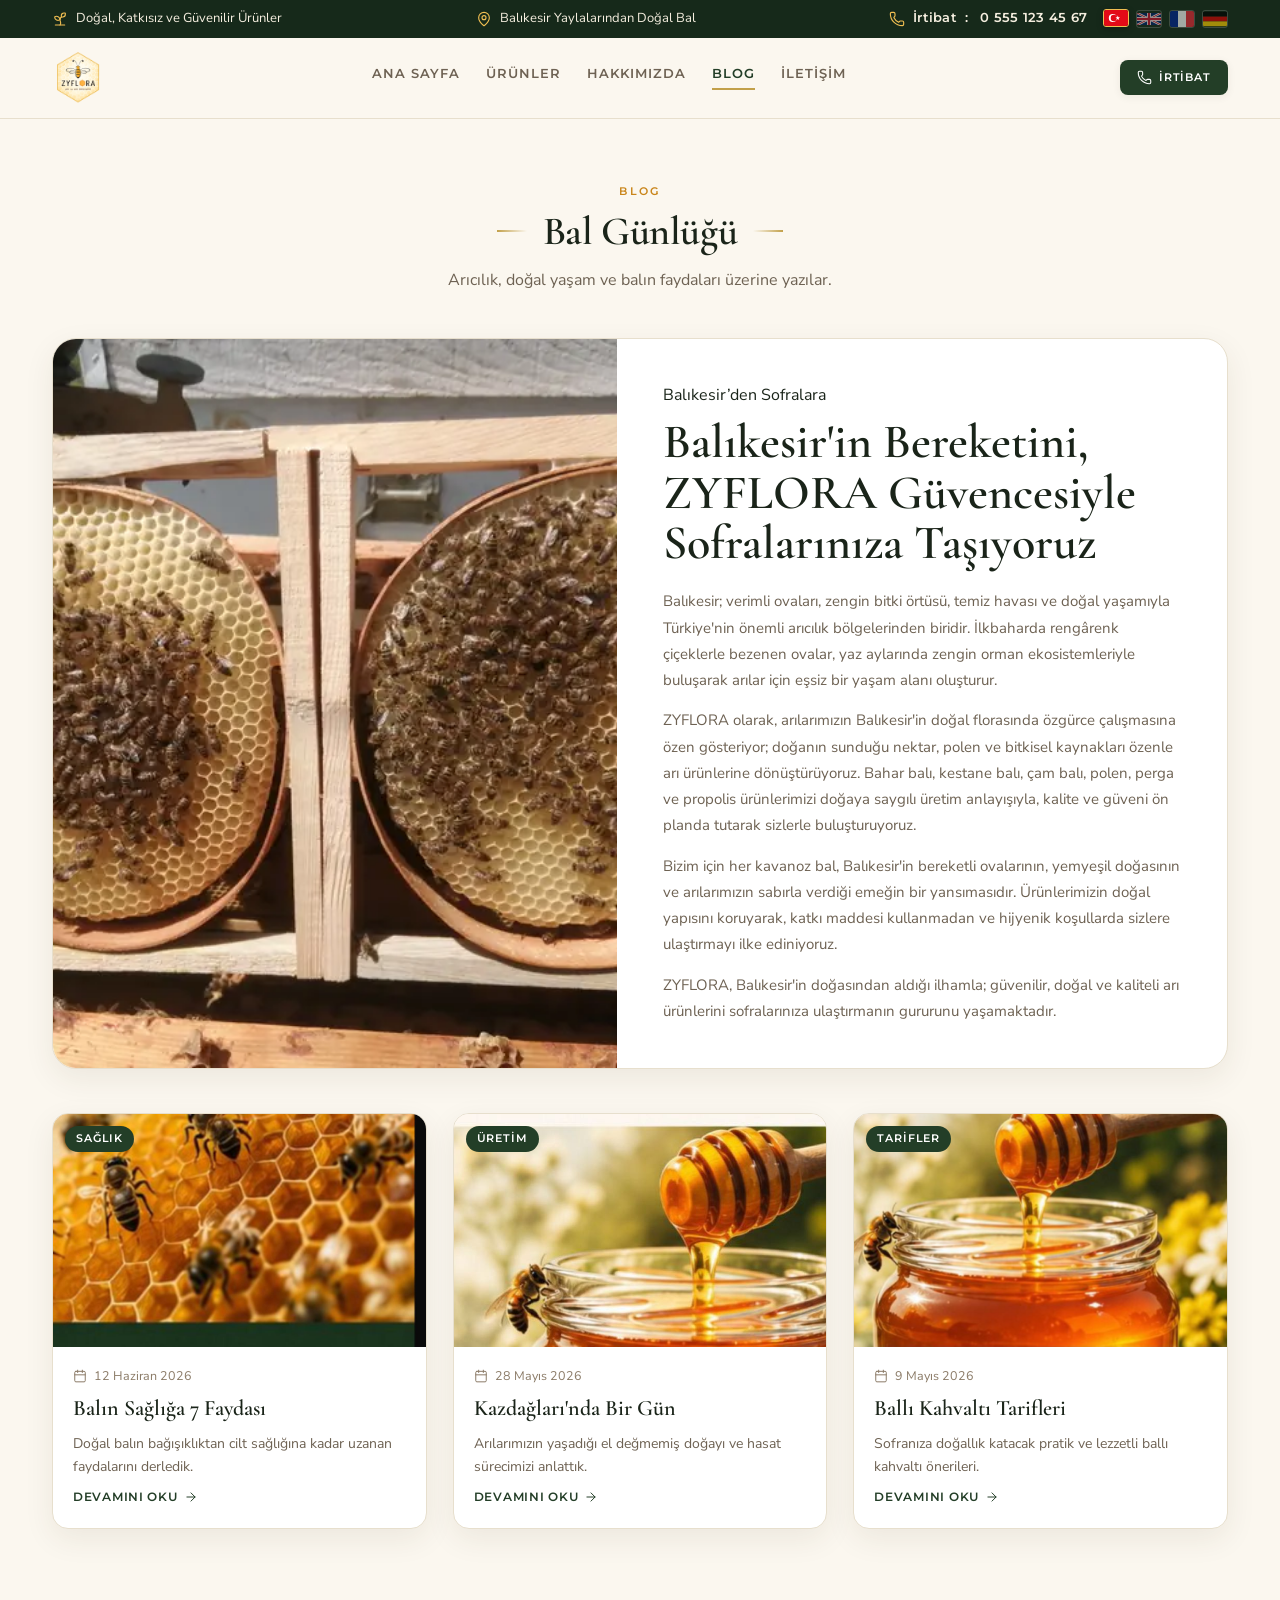
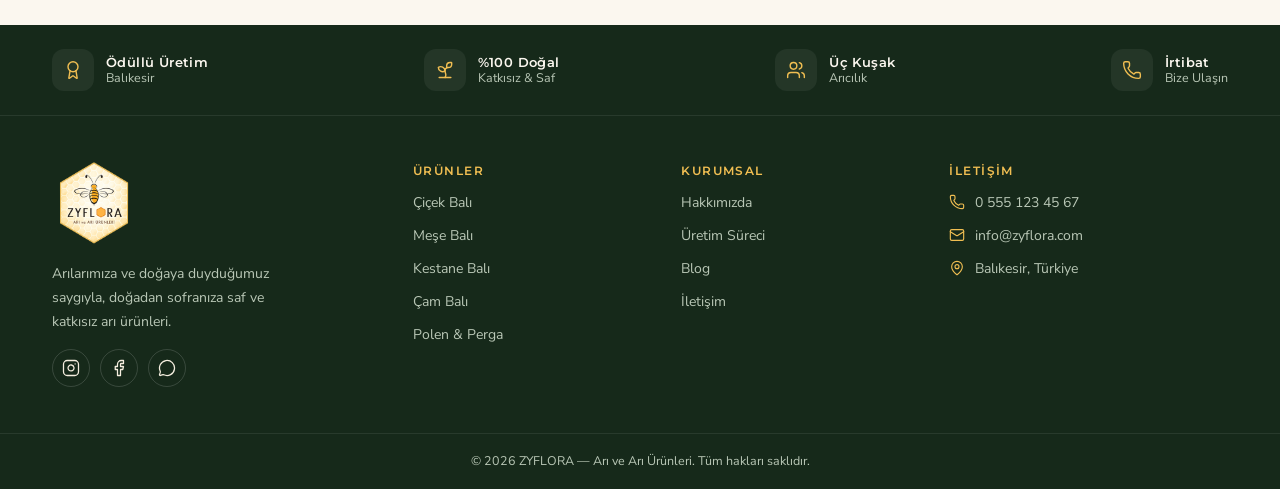
==== blog.html @ db89c565 "feat: add multilingual product details and blog story" ====
<!DOCTYPE html>
<html lang="tr">
<head>
  <meta charset="UTF-8" />
  <meta name="viewport" content="width=device-width, initial-scale=1.0" />
  <title>Blog — ZYFLORA</title>
  <meta name="description" content="ZYFLORA Bal Günlüğü — arıcılık, doğal yaşam ve balın faydaları üzerine yazılar." />
  <meta name="theme-color" content="#16291A" />
  <link rel="canonical" href="blog.html" />
  <link rel="icon" type="image/png" sizes="64x64" href="assets/logo/favicon.png" />
  <link rel="apple-touch-icon" href="assets/logo/apple-touch-icon.png" />

  <!-- Open Graph / sosyal paylaşım önizlemesi (WhatsApp, Facebook, X, vb.) -->
  <meta property="og:type" content="website" />
  <meta property="og:site_name" content="ZYFLORA" />
  <meta property="og:locale" content="tr_TR" />
  <meta property="og:title" content="Blog — ZYFLORA Bal Günlüğü" />
  <meta property="og:description" content="Arıcılık, doğal yaşam ve balın faydaları üzerine yazılar." />
  <meta property="og:image" content="assets/img/og-image.jpg" />
  <meta property="og:image:width" content="1200" />
  <meta property="og:image:height" content="630" />
  <meta name="twitter:card" content="summary_large_image" />
  <meta name="twitter:title" content="Blog — ZYFLORA Bal Günlüğü" />
  <meta name="twitter:description" content="Arıcılık, doğal yaşam ve balın faydaları üzerine yazılar." />
  <meta name="twitter:image" content="assets/img/og-image.jpg" />
  <link rel="preconnect" href="https://fonts.googleapis.com" />
  <link rel="preconnect" href="https://fonts.gstatic.com" crossorigin />
  <link href="https://fonts.googleapis.com/css2?family=Cormorant+Garamond:ital,wght@0,400;0,500;0,600;0,700;1,400;1,600&family=Montserrat:wght@500;600;700&family=Nunito+Sans:wght@400;600;700&display=swap" rel="stylesheet" />
  <link rel="stylesheet" href="assets/css/styles.css?v=20260724-2" />
</head>
<body>

  <!-- ===== Inline icon sprite (Lucide, ISC) ===== -->
  <svg aria-hidden="true" focusable="false" style="position:absolute;width:0;height:0;overflow:hidden" xmlns="http://www.w3.org/2000/svg">
    <symbol id="i-arrow-right" viewBox="0 0 24 24"><path d="M5 12h14"/><path d="m12 5 7 7-7 7"/></symbol>
    <symbol id="i-arrow-left" viewBox="0 0 24 24"><path d="m12 19-7-7 7-7"/><path d="M19 12H5"/></symbol>
    <symbol id="i-phone" viewBox="0 0 24 24"><path d="M13.832 16.568a1 1 0 0 0 1.213-.303l.355-.465A2 2 0 0 1 17 15h3a2 2 0 0 1 2 2v3a2 2 0 0 1-2 2A18 18 0 0 1 2 4a2 2 0 0 1 2-2h3a2 2 0 0 1 2 2v3a2 2 0 0 1-.8 1.6l-.468.351a1 1 0 0 0-.292 1.233 14 14 0 0 0 6.392 6.384"/></symbol>
    <symbol id="i-sprout" viewBox="0 0 24 24"><path d="M14 9.536V7a4 4 0 0 1 4-4h1.5a.5.5 0 0 1 .5.5V5a4 4 0 0 1-4 4 4 4 0 0 0-4 4c0 2 1 3 1 5a5 5 0 0 1-1 3"/><path d="M4 9a5 5 0 0 1 8 4 5 5 0 0 1-8-4"/><path d="M5 21h14"/></symbol>
    <symbol id="i-shield-check" viewBox="0 0 24 24"><path d="M20 13c0 5-3.5 7.5-7.66 8.95a1 1 0 0 1-.67-.01C7.5 20.5 4 18 4 13V6a1 1 0 0 1 1-1c2 0 4.5-1.2 6.24-2.72a1.17 1.17 0 0 1 1.52 0C14.51 3.81 17 5 19 5a1 1 0 0 1 1 1z"/><path d="m9 12 2 2 4-4"/></symbol>
    <symbol id="i-award" viewBox="0 0 24 24"><path d="m15.477 12.89 1.515 8.526a.5.5 0 0 1-.81.47l-3.58-2.687a1 1 0 0 0-1.197 0l-3.586 2.686a.5.5 0 0 1-.81-.469l1.514-8.526"/><circle cx="12" cy="8" r="6"/></symbol>
    <symbol id="i-flask-conical" viewBox="0 0 24 24"><path d="M14 2v6a2 2 0 0 0 .245.96l5.51 10.08A2 2 0 0 1 18 22H6a2 2 0 0 1-1.755-2.96l5.51-10.08A2 2 0 0 0 10 8V2"/><path d="M6.453 15h11.094"/><path d="M8.5 2h7"/></symbol>
    <symbol id="i-leaf" viewBox="0 0 24 24"><path d="M11 20A7 7 0 0 1 9.8 6.1C15.5 5 17 4.48 19 2c1 2 2 4.18 2 8 0 5.5-4.78 10-10 10Z"/><path d="M2 21c0-3 1.85-5.36 5.08-6C9.5 14.52 12 13 13 12"/></symbol>
    <symbol id="i-map-pin" viewBox="0 0 24 24"><path d="M20 10c0 4.993-5.539 10.193-7.399 11.799a1 1 0 0 1-1.202 0C9.539 20.193 4 14.993 4 10a8 8 0 0 1 16 0"/><circle cx="12" cy="10" r="3"/></symbol>
    <symbol id="i-chevron-down" viewBox="0 0 24 24"><path d="m6 9 6 6 6-6"/></symbol>
    <symbol id="i-x" viewBox="0 0 24 24"><path d="M18 6 6 18"/><path d="m6 6 12 12"/></symbol>
    <symbol id="i-message-circle" viewBox="0 0 24 24"><path d="M2.992 16.342a2 2 0 0 1 .094 1.167l-1.065 3.29a1 1 0 0 0 1.236 1.168l3.413-.998a2 2 0 0 1 1.099.092 10 10 0 1 0-4.777-4.719"/></symbol>
    <symbol id="i-instagram" viewBox="0 0 24 24"><rect width="20" height="20" x="2" y="2" rx="5" ry="5"/><path d="M16 11.37A4 4 0 1 1 12.63 8 4 4 0 0 1 16 11.37z"/><line x1="17.5" x2="17.51" y1="6.5" y2="6.5"/></symbol>
    <symbol id="i-facebook" viewBox="0 0 24 24"><path d="M18 2h-3a5 5 0 0 0-5 5v3H7v4h3v8h4v-8h3l1-4h-4V7a1 1 0 0 1 1-1h3z"/></symbol>
    <symbol id="i-mail" viewBox="0 0 24 24"><path d="m22 7-8.991 5.727a2 2 0 0 1-2.009 0L2 7"/><rect x="2" y="4" width="20" height="16" rx="2"/></symbol>
    <symbol id="i-users" viewBox="0 0 24 24"><path d="M16 21v-2a4 4 0 0 0-4-4H6a4 4 0 0 0-4 4v2"/><path d="M16 3.128a4 4 0 0 1 0 7.744"/><path d="M22 21v-2a4 4 0 0 0-3-3.87"/><circle cx="9" cy="7" r="4"/></symbol>
    <symbol id="i-calendar" viewBox="0 0 24 24"><path d="M8 2v4"/><path d="M16 2v4"/><rect width="18" height="18" x="3" y="4" rx="2"/><path d="M3 10h18"/></symbol>
  </svg>

  <!-- ===== Top utility bar ===== -->
  <div class="zy-topbar">
    <div class="zy-top">
      <div class="zy-top-item zy-top-hide">
        <svg class="icon"><use href="#i-sprout"/></svg>
        <span data-i18n="top_promo1">Doğal, Katkısız ve Güvenilir Ürünler</span>
      </div>
      <div class="zy-top-item zy-top-hide">
        <svg class="icon"><use href="#i-map-pin"/></svg>
        <span data-i18n="top_promo2">Balıkesir Yaylalarından Doğal Bal</span>
      </div>
      <div class="zy-top-right">
        <a class="zy-top-tel" data-tel href="tel:+905551234567">
          <svg class="icon"><use href="#i-phone"/></svg>
          <span data-i18n="top_whatsapp">İrtibat</span>:&nbsp;<span data-phone-display>0 555 123 45 67</span>
        </a>
        <div class="zy-lang"></div>
      </div>
    </div>
  </div>

  <!-- ===== Header ===== -->
  <header class="zy-header">
    <div class="zy-header-inner">
      <a class="zy-logo-link" href="index.html" aria-label="ZYFLORA">
        <img src="assets/logo/zyflora-badge-256.png" width="256" height="256" decoding="async" alt="ZYFLORA — Arı ve Arı Ürünleri" />
      </a>
      <nav class="zy-nav" aria-label="Ana menü">
        <a href="index.html" data-i18n="nav_home">Ana Sayfa</a>
        <a href="index.html#urunler" data-i18n="nav_products">Ürünler</a>
        <a href="hakkimizda.html" data-i18n="nav_about">Hakkımızda</a>
        <a href="blog.html" class="is-active" data-i18n="nav_blog">Blog</a>
        <a href="index.html#iletisim" data-i18n="nav_contact">İletişim</a>
      </nav>
      <div class="zy-header-actions">
        <a class="btn btn--primary btn--sm" href="index.html#iletisim">
          <svg class="icon"><use href="#i-phone"/></svg>
          <span data-i18n="btn_order">İrtibat</span>
        </a>
        <button class="zy-burger" type="button" aria-label="Menü" aria-expanded="false">
          <svg class="icon"><use href="#i-chevron-down"/></svg>
        </button>
      </div>
    </div>
  </header>

  <main>
    <!-- ===== Blog ===== -->
    <section class="zy-section" style="padding-top:64px">
      <div class="zy-heading">
        <span class="eyebrow" data-i18n="bl_eyebrow">Blog</span>
        <div class="zy-heading-row">
          <span class="zy-sprig zy-sprig--flip" aria-hidden="true"></span>
          <h2 data-i18n="bl_title">Bal Günlüğü</h2>
          <span class="zy-sprig" aria-hidden="true"></span>
        </div>
        <p class="sub" data-i18n="bl_sub">Arıcılık, doğal yaşam ve balın faydaları üzerine yazılar.</p>
      </div>

      <article class="zy-blog-feature">
        <div class="zy-blog-feature-media">
          <picture>
            <source
              type="image/webp"
              srcset="assets/img/blog-balikesir-aricilik-720.webp 720w, assets/img/blog-balikesir-aricilik-1200.webp 1200w"
              sizes="(max-width: 1080px) 100vw, 48vw"
            />
            <img
              src="assets/img/blog-balikesir-aricilik-1200.jpg"
              width="1200"
              height="900"
              loading="lazy"
              decoding="async"
              data-i18n-alt="blog_feature_image_alt"
              alt="Bal peteği üzerinde çalışan arılar"
            />
          </picture>
        </div>
        <div class="zy-blog-feature-body">
          <span class="eyebrow" data-i18n="blog_feature_eyebrow">Balıkesir’den Sofralara</span>
          <h2 data-i18n="blog_feature_title">Balıkesir'in Bereketini, ZYFLORA Güvencesiyle Sofralarınıza Taşıyoruz</h2>
          <p data-i18n="blog_feature_p1">Balıkesir; verimli ovaları, zengin bitki örtüsü, temiz havası ve doğal yaşamıyla Türkiye'nin önemli arıcılık bölgelerinden biridir. İlkbaharda rengârenk çiçeklerle bezenen ovalar, yaz aylarında zengin orman ekosistemleriyle buluşarak arılar için eşsiz bir yaşam alanı oluşturur.</p>
          <p data-i18n="blog_feature_p2">ZYFLORA olarak, arılarımızın Balıkesir'in doğal florasında özgürce çalışmasına özen gösteriyor; doğanın sunduğu nektar, polen ve bitkisel kaynakları özenle arı ürünlerine dönüştürüyoruz. Bahar balı, kestane balı, çam balı, polen, perga ve propolis ürünlerimizi doğaya saygılı üretim anlayışıyla, kalite ve güveni ön planda tutarak sizlerle buluşturuyoruz.</p>
          <p data-i18n="blog_feature_p3">Bizim için her kavanoz bal, Balıkesir'in bereketli ovalarının, yemyeşil doğasının ve arılarımızın sabırla verdiği emeğin bir yansımasıdır. Ürünlerimizin doğal yapısını koruyarak, katkı maddesi kullanmadan ve hijyenik koşullarda sizlere ulaştırmayı ilke ediniyoruz.</p>
          <p data-i18n="blog_feature_p4">ZYFLORA, Balıkesir'in doğasından aldığı ilhamla; güvenilir, doğal ve kaliteli arı ürünlerini sofralarınıza ulaştırmanın gururunu yaşamaktadır.</p>
        </div>
      </article>

      <div class="zy-blog-grid">
        <!-- post 1 -->
        <a class="zy-blog-card" href="#">
          <div class="zy-blog-media">
            <img src="assets/img/aricilik.jpg" width="1000" height="633" loading="lazy" decoding="async" alt="Petek üzerinde bal arıları" />
            <span class="zy-blog-cat" data-i18n="post1_cat">Sağlık</span>
          </div>
          <div class="zy-blog-body">
            <div class="zy-blog-meta">
              <svg class="icon"><use href="#i-calendar"/></svg>
              <span data-i18n="post1_date">12 Haziran 2026</span>
            </div>
            <h3 data-i18n="post1_title">Balın Sağlığa 7 Faydası</h3>
            <p data-i18n="post1_excerpt">Doğal balın bağışıklıktan cilt sağlığına kadar uzanan faydalarını derledik.</p>
            <span class="zy-blog-more">
              <span data-i18n="bl_readmore">Devamını Oku</span>
              <svg class="icon"><use href="#i-arrow-right"/></svg>
            </span>
          </div>
        </a>
        <!-- post 2 -->
        <a class="zy-blog-card" href="#">
          <div class="zy-blog-media">
            <img src="assets/img/dogal-uretim.jpg" width="1000" height="449" loading="lazy" decoding="async" alt="Kazdağları'nda doğal bal üretimi" />
            <span class="zy-blog-cat" data-i18n="post2_cat">Üretim</span>
          </div>
          <div class="zy-blog-body">
            <div class="zy-blog-meta">
              <svg class="icon"><use href="#i-calendar"/></svg>
              <span data-i18n="post2_date">28 Mayıs 2026</span>
            </div>
            <h3 data-i18n="post2_title">Kazdağları'nda Bir Gün</h3>
            <p data-i18n="post2_excerpt">Arılarımızın yaşadığı el değmemiş doğayı ve hasat sürecimizi anlattık.</p>
            <span class="zy-blog-more">
              <span data-i18n="bl_readmore">Devamını Oku</span>
              <svg class="icon"><use href="#i-arrow-right"/></svg>
            </span>
          </div>
        </a>
        <!-- post 3 -->
        <a class="zy-blog-card" href="#">
          <div class="zy-blog-media">
            <img src="assets/img/hero-honey.jpg" width="1000" height="544" loading="lazy" decoding="async" alt="Bal kavanozu ve ballı kahvaltı sofrası" />
            <span class="zy-blog-cat" data-i18n="post3_cat">Tarifler</span>
          </div>
          <div class="zy-blog-body">
            <div class="zy-blog-meta">
              <svg class="icon"><use href="#i-calendar"/></svg>
              <span data-i18n="post3_date">9 Mayıs 2026</span>
            </div>
            <h3 data-i18n="post3_title">Ballı Kahvaltı Tarifleri</h3>
            <p data-i18n="post3_excerpt">Sofranıza doğallık katacak pratik ve lezzetli ballı kahvaltı önerileri.</p>
            <span class="zy-blog-more">
              <span data-i18n="bl_readmore">Devamını Oku</span>
              <svg class="icon"><use href="#i-arrow-right"/></svg>
            </span>
          </div>
        </a>
      </div>
    </section>

    <div class="zy-spacer"></div>
  </main>

  <!-- ===== Footer ===== -->
  <footer class="zy-footer">
    <div class="zy-footer-trust">
      <div class="zy-footer-trust-inner">
        <div class="zy-trust zy-trust--dark">
          <span class="zy-trust-ic"><svg class="icon"><use href="#i-award"/></svg></span>
          <span class="zy-trust-txt">
            <span class="zy-trust-t" data-i18n="ft_ship_t">Ödüllü Üretim</span>
            <span class="zy-trust-s" data-i18n="ft_ship_s">Balıkesir</span>
          </span>
        </div>
        <div class="zy-trust zy-trust--dark">
          <span class="zy-trust-ic"><svg class="icon"><use href="#i-sprout"/></svg></span>
          <span class="zy-trust-txt">
            <span class="zy-trust-t" data-i18n="tc_natural_t">%100 Doğal</span>
            <span class="zy-trust-s" data-i18n="tc_natural_s">Katkısız &amp; Saf</span>
          </span>
        </div>
        <div class="zy-trust zy-trust--dark">
          <span class="zy-trust-ic"><svg class="icon"><use href="#i-users"/></svg></span>
          <span class="zy-trust-txt">
            <span class="zy-trust-t" data-i18n="ft_return_t">Üç Kuşak</span>
            <span class="zy-trust-s" data-i18n="ft_return_s">Arıcılık</span>
          </span>
        </div>
        <div class="zy-trust zy-trust--dark">
          <span class="zy-trust-ic"><svg class="icon"><use href="#i-phone"/></svg></span>
          <span class="zy-trust-txt">
            <span class="zy-trust-t" data-i18n="ft_support_t">İrtibat</span>
            <span class="zy-trust-s" data-i18n="ft_support_s">Bize Ulaşın</span>
          </span>
        </div>
      </div>
    </div>

    <div class="zy-footer-grid">
      <div class="zy-footer-brand">
        <img src="assets/logo/zyflora-badge-256.png" width="256" height="256" loading="lazy" decoding="async" alt="ZYFLORA" />
        <p data-i18n="brand_tagline">Arılarımıza ve doğaya duyduğumuz saygıyla, doğadan sofranıza saf ve katkısız arı ürünleri.</p>
        <div class="zy-social">
          <a href="https://www.instagram.com/" data-social="instagram" aria-label="Instagram"><svg class="icon"><use href="#i-instagram"/></svg></a>
          <a href="https://www.facebook.com/" data-social="facebook" aria-label="Facebook"><svg class="icon"><use href="#i-facebook"/></svg></a>
          <a href="#" data-wa-generic aria-label="WhatsApp"><svg class="icon"><use href="#i-message-circle"/></svg></a>
        </div>
      </div>

      <div class="zy-footer-col">
        <h4 data-i18n="ft_col_products">Ürünler</h4>
        <a href="index.html#urunler" data-i18n="p_cicek">Çiçek Balı</a>
        <a href="index.html#urunler" data-i18n="p_mese">Meşe Balı</a>
        <a href="index.html#urunler" data-i18n="p_kestane">Kestane Balı</a>
        <a href="index.html#urunler" data-i18n="p_cam">Çam Balı</a>
        <a href="index.html#urunler" data-i18n="ft_p4">Polen &amp; Perga</a>
      </div>

      <div class="zy-footer-col">
        <h4 data-i18n="ft_col_corp">Kurumsal</h4>
        <a href="hakkimizda.html" data-i18n="nav_about">Hakkımızda</a>
        <a href="hakkimizda.html" data-i18n="corp_process">Üretim Süreci</a>
        <a href="blog.html" data-i18n="nav_blog">Blog</a>
        <a href="index.html#iletisim" data-i18n="nav_contact">İletişim</a>
      </div>

      <div class="zy-footer-col zy-footer-contact">
        <h4 data-i18n="ft_col_contact">İletişim</h4>
        <div class="row">
          <svg class="icon"><use href="#i-phone"/></svg>
          <a data-tel data-phone-display href="tel:+905551234567">0 555 123 45 67</a>
        </div>
        <div class="row">
          <svg class="icon"><use href="#i-mail"/></svg>
          <a data-mail data-mail-text href="mailto:info@zyflora.com">info@zyflora.com</a>
        </div>
        <div class="row">
          <svg class="icon"><use href="#i-map-pin"/></svg>
          <span data-i18n="ft_address">Balıkesir, Türkiye</span>
        </div>
      </div>
    </div>

    <div class="zy-footer-bottom">
      <div class="zy-footer-bottom-inner" data-i18n="ft_copyright">© 2026 ZYFLORA — Arı ve Arı Ürünleri. Tüm hakları saklıdır.</div>
    </div>
  </footer>

  <script src="assets/js/site.js?v=20260724-2"></script>
</body>
</html>
---- assets/css/styles.css ----
/* =========================================================================
   ZYFLORA — Arı ve Arı Ürünleri
   Static design-system stylesheet (recreated from the Zyflora Design System
   handoff bundle: tokens/*.css + ui_kits/website). Self-contained — no build
   step. Fonts come from Google Fonts; icons from an inline SVG sprite.
   ========================================================================= */

/* ---- Design tokens (from _ds_manifest.json) ---- */
:root {
  /* Green */
  --green-900: #16291A;
  --green-800: #1C331D;
  --green-700: #233E27;
  --green-600: #2F5435;
  --green-500: #3E6B45;
  --green-400: #5C8A63;
  --green-100: #DCE7DC;
  /* Honey */
  --honey-700: #A86B14;
  --honey-600: #C9851A;
  --honey-500: #E2A12B;
  --honey-400: #F0BE52;
  --honey-300: #F8D88A;
  --honey-100: #FBEBC6;
  /* Gold */
  --gold-600: #A8893B;
  --gold-500: #C2A04A;
  --gold-400: #D4B86A;
  --gold-200: #E8D9AE;
  /* Cream */
  --cream-50: #FBF7EF;
  --cream-100: #F5EEDF;
  --cream-200: #EDE3CE;
  --cream-300: #E3D6BC;
  /* Taupe */
  --taupe-700: #54483B;
  --taupe-600: #6E6253;
  --taupe-500: #8A7A66;
  --taupe-400: #A89A86;
  /* Ink / base */
  --ink-900: #1A2419;
  --ink-700: #3A4438;
  --white: #FFFFFF;
  /* Status */
  --success: #2F7D4F;
  --warning: #C9851A;
  --danger: #B23A2E;
  --info: #3E6B45;
  /* Surfaces */
  --bg-page: var(--cream-50);
  --bg-alt: var(--cream-100);
  --bg-surface: var(--white);
  --bg-sunken: var(--cream-200);
  --bg-inverse: var(--green-800);
  --bg-inverse-deep: var(--green-900);
  /* Text */
  --text-primary: var(--ink-900);
  --text-secondary: var(--taupe-600);
  --text-muted: var(--taupe-500);
  --text-on-dark: var(--cream-100);
  --text-on-dark-muted: #B9C7B6;
  --text-accent: var(--honey-600);
  --text-link: var(--green-600);
  /* Brand */
  --brand-primary: var(--green-700);
  --brand-primary-hover: var(--green-600);
  --brand-accent: var(--honey-500);
  --brand-gold: var(--gold-500);
  /* Borders */
  --border-default: #E7DFCD;
  --border-strong: var(--cream-300);
  --border-gold: var(--gold-500);
  --border-green: var(--green-700);
  --focus-ring: var(--honey-500);
  /* Typography */
  --font-display: 'Cormorant Garamond', 'Times New Roman', serif;
  --font-label: 'Montserrat', 'Helvetica Neue', Arial, sans-serif;
  --font-body: 'Nunito Sans', 'Segoe UI', system-ui, sans-serif;
  --fw-regular: 400;
  --fw-medium: 500;
  --fw-semibold: 600;
  --fw-bold: 700;
  --fs-display-xl: 76px;
  --fs-display-lg: 56px;
  --fs-display-md: 40px;
  --fs-display-sm: 30px;
  --fs-heading: 22px;
  --fs-body-lg: 18px;
  --fs-body: 16px;
  --fs-body-sm: 14px;
  --fs-label: 13px;
  --fs-label-sm: 11px;
  --fs-caption: 12px;
  --lh-tight: 1.08;
  --lh-snug: 1.25;
  --lh-normal: 1.5;
  --lh-relaxed: 1.7;
  --ls-display: -0.01em;
  --ls-tight: -0.02em;
  --ls-normal: 0;
  --ls-wide: 0.08em;
  --ls-wider: 0.18em;
  /* Spacing */
  --space-0: 0;
  --space-1: 4px;
  --space-2: 8px;
  --space-3: 12px;
  --space-4: 16px;
  --space-5: 24px;
  --space-6: 32px;
  --space-7: 48px;
  --space-8: 64px;
  --space-9: 96px;
  --space-10: 128px;
  --container-max: 1240px;
  --container-pad: 32px;
  --section-gap: 96px;
  /* Radii */
  --radius-xs: 4px;
  --radius-sm: 8px;
  --radius-md: 12px;
  --radius-lg: 16px;
  --radius-xl: 24px;
  --radius-pill: 999px;
  --radius-hex: 14px;
  /* Effects */
  --shadow-xs: 0 1px 2px rgba(60, 45, 20, 0.06);
  --shadow-sm: 0 2px 8px rgba(60, 45, 20, 0.07);
  --shadow-md: 0 8px 24px rgba(48, 38, 18, 0.10);
  --shadow-lg: 0 18px 48px rgba(40, 32, 14, 0.14);
  --shadow-card: 0 10px 30px rgba(60, 48, 22, 0.08);
  --shadow-inset: inset 0 1px 0 rgba(255, 255, 255, 0.6);
  --border-hairline: 1px solid var(--border-default);
  --border-card: 1px solid var(--border-default);
  --ease-out: cubic-bezier(0.22, 0.61, 0.36, 1);
  --ease-in-out: cubic-bezier(0.65, 0.05, 0.36, 1);
  --dur-fast: 140ms;
  --dur-base: 220ms;
  --dur-slow: 360ms;
  --transition-base: all var(--dur-base) var(--ease-out);
  --grad-honey: linear-gradient(135deg, #F8D88A 0%, #E2A12B 55%, #C9851A 100%);
  --grad-green: linear-gradient(160deg, #2F5435 0%, #1C331D 100%);
  --grad-cream: linear-gradient(180deg, #FBF7EF 0%, #F5EEDF 100%);
  --grad-photo-scrim: linear-gradient(90deg, rgba(28,51,29,0.78) 0%, rgba(28,51,29,0.35) 55%, rgba(28,51,29,0) 100%);
  --grad-photo-bottom: linear-gradient(0deg, rgba(22,41,26,0.85) 0%, rgba(22,41,26,0) 70%);
}

/* ---- Base ---- */
*, *::before, *::after { box-sizing: border-box; }

html { scroll-behavior: smooth; }

body {
  margin: 0;
  background: var(--bg-page);
  color: var(--text-primary);
  font-family: var(--font-body);
  font-size: var(--fs-body);
  line-height: var(--lh-normal);
  -webkit-font-smoothing: antialiased;
  text-rendering: optimizeLegibility;
}

img { display: block; max-width: 100%; }

a { color: inherit; }

button { font-family: inherit; }

:focus-visible {
  outline: 2px solid var(--focus-ring);
  outline-offset: 2px;
}

/* Hide content until i18n applies, to avoid a flash of raw keys (JS removes it) */
.zy-cloak [data-i18n]:empty { visibility: hidden; }

.zy-bar { width: 100%; }

/* ---- Inline icon helper ---- */
.icon {
  width: 1em;
  height: 1em;
  fill: none;
  stroke: currentColor;
  stroke-width: 1.7;
  stroke-linecap: round;
  stroke-linejoin: round;
  flex-shrink: 0;
}

/* =========================================================================
   Buttons (recreated from ui_kits/website/atoms.js ZButton)
   ========================================================================= */
.btn {
  display: inline-flex;
  align-items: center;
  justify-content: center;
  gap: 9px;
  padding: 13px 26px;
  font-family: var(--font-label);
  font-weight: 600;
  font-size: 13px;
  letter-spacing: 0.08em;
  text-transform: uppercase;
  border-radius: var(--radius-sm);
  cursor: pointer;
  transition: var(--transition-base);
  line-height: 1;
  white-space: nowrap;
  text-decoration: none;
  border: 1.5px solid transparent;
  background: none;
}
.btn .icon { width: 17px; height: 17px; }

.btn--sm { padding: 9px 16px; font-size: 11px; gap: 7px; }
.btn--sm .icon { width: 15px; height: 15px; }
.btn--lg { padding: 17px 34px; font-size: 14px; gap: 11px; }
.btn--lg .icon { width: 19px; height: 19px; }

/* Variants */
.btn--primary {
  background: var(--green-700);
  color: #fff;
  box-shadow: var(--shadow-sm);
}
.btn--primary:hover {
  background: var(--green-600);
  box-shadow: var(--shadow-md);
  transform: translateY(-1px);
}
.btn--outline {
  background: transparent;
  color: var(--green-700);
  border: 1.5px solid var(--gold-500);
}
.btn--outline:hover { background: var(--honey-100); }

.btn--ghost { background: transparent; color: var(--green-700); }
.btn--ghost:hover { color: var(--honey-600); }

.btn--light {
  background: var(--cream-50);
  color: var(--green-800);
  box-shadow: var(--shadow-sm);
}
.btn--light:hover { background: #fff; transform: translateY(-1px); }

.btn--whatsapp {
  background: #25a35a;
  color: #fff;
  box-shadow: var(--shadow-sm);
}
.btn--whatsapp:hover { background: #1f8f4e; }

.btn--block { width: 100%; }

/* Icon button (search / account) */
.icon-btn {
  position: relative;
  width: 42px;
  height: 42px;
  border-radius: 999px;
  cursor: pointer;
  display: inline-flex;
  align-items: center;
  justify-content: center;
  border: 1.5px solid transparent;
  background: transparent;
  color: var(--green-800);
  transition: var(--transition-base);
}
.icon-btn:hover { background: var(--cream-100); }
.icon-btn .icon { width: 19px; height: 19px; }

/* =========================================================================
   Top utility bar
   ========================================================================= */
.zy-topbar { background: var(--green-900); color: var(--cream-100); }
.zy-top {
  max-width: var(--container-max);
  margin: 0 auto;
  padding: 9px 32px;
  display: flex;
  align-items: center;
  justify-content: space-between;
  flex-wrap: wrap;
  gap: 8px;
}
.zy-top-item {
  display: inline-flex;
  align-items: center;
  gap: 8px;
  font-family: var(--font-body);
  font-size: 13px;
  color: var(--cream-100);
}
.zy-top-item .icon { width: 16px; height: 16px; color: var(--honey-400); }
.zy-top-right { display: inline-flex; align-items: center; gap: 16px; }
.zy-top-tel {
  display: inline-flex;
  align-items: center;
  gap: 8px;
  font-family: var(--font-label);
  font-size: 12.5px;
  font-weight: 600;
  letter-spacing: 0.02em;
  color: var(--cream-100);
  text-decoration: none;
}
.zy-top-tel .icon { width: 16px; height: 16px; color: var(--honey-400); }

/* Language switch */
.zy-lang { display: inline-flex; align-items: center; gap: 7px; }
.zy-lang button {
  width: 26px;
  height: 18px;
  padding: 0;
  border-radius: 3px;
  cursor: pointer;
  overflow: hidden;
  line-height: 0;
  background: transparent;
  transition: var(--transition-base);
  border: 1px solid rgba(255,255,255,0.28);
  opacity: 0.6;
}
.zy-lang button svg { width: 100%; height: 100%; display: block; }
.zy-lang button.is-active {
  border: 1.5px solid var(--honey-400);
  opacity: 1;
  transform: translateY(-1px);
  box-shadow: 0 2px 6px rgba(0,0,0,0.25);
}

/* =========================================================================
   Header / nav
   ========================================================================= */
.zy-header {
  position: sticky;
  top: 0;
  z-index: 40;
  background: rgba(251,247,239,0.92);
  backdrop-filter: blur(8px);
  -webkit-backdrop-filter: blur(8px);
  border-bottom: 1px solid var(--border-default);
}
.zy-header-inner {
  max-width: var(--container-max);
  margin: 0 auto;
  padding: 14px 32px;
  display: flex;
  align-items: center;
  justify-content: space-between;
  gap: 24px;
}
.zy-logo-link { display: inline-flex; text-decoration: none; }
.zy-logo-link img { height: 52px; width: auto; }

.zy-nav { display: flex; align-items: center; gap: 26px; }
.zy-nav a {
  display: inline-flex;
  align-items: center;
  gap: 5px;
  white-space: nowrap;
  font-family: var(--font-label);
  font-weight: 600;
  font-size: 12.5px;
  letter-spacing: 0.08em;
  text-transform: uppercase;
  text-decoration: none;
  color: var(--taupe-600);
  border-bottom: 2px solid transparent;
  padding-bottom: 4px;
  transition: var(--transition-base);
}
.zy-nav a .icon { width: 14px; height: 14px; }
.zy-nav a:hover { color: var(--green-700); }
.zy-nav a.is-active { color: var(--green-700); border-bottom-color: var(--gold-500); }

.zy-header-actions { display: flex; align-items: center; gap: 6px; }
.zy-header-actions .btn { margin-left: 6px; }

/* Mobile hamburger (added for usable mobile nav — hidden on desktop) */
.zy-burger {
  display: none;
  width: 42px; height: 42px;
  border-radius: 999px;
  border: 1.5px solid transparent;
  background: transparent;
  color: var(--green-800);
  cursor: pointer;
  align-items: center;
  justify-content: center;
}
.zy-burger:hover { background: var(--cream-100); }
.zy-burger .icon { width: 22px; height: 22px; }

/* =========================================================================
   Section helpers
   ========================================================================= */
.zy-section {
  max-width: var(--container-max);
  margin: 0 auto;
  padding: 88px 32px 0;
}
.zy-pad { max-width: var(--container-max); margin: 0 auto; padding: 0 32px; }

.zy-heading {
  display: flex;
  flex-direction: column;
  align-items: center;
  text-align: center;
  gap: 10px;
}
.zy-heading .eyebrow {
  font-family: var(--font-label);
  font-weight: 600;
  font-size: 11px;
  letter-spacing: 0.22em;
  text-transform: uppercase;
  color: var(--honey-600);
}
.zy-heading-row { display: flex; align-items: center; gap: 16px; }
.zy-heading-row h2 {
  margin: 0;
  font-family: var(--font-display);
  font-weight: 600;
  font-size: clamp(28px, 3.4vw, 40px);
  line-height: 1.1;
  letter-spacing: -0.01em;
  color: var(--text-primary);
}
.zy-sprig {
  display: inline-block;
  width: 30px;
  height: 1.5px;
  background: linear-gradient(90deg, transparent, var(--gold-500));
}
.zy-sprig--flip { transform: scaleX(-1); }
.zy-heading .sub {
  margin: 4px 0 0;
  max-width: 560px;
  font-family: var(--font-body);
  font-size: 16px;
  line-height: 1.7;
  color: var(--text-secondary);
}

/* =========================================================================
   Hero
   ========================================================================= */
.zy-hero { position: relative; max-width: var(--container-max); margin: 0 auto; padding: 0 32px; }
.zy-hero-frame {
  margin-top: 28px;
  border-radius: var(--radius-xl);
  overflow: hidden;
  position: relative;
  min-height: 460px;
  display: flex;
  align-items: center;
}
.zy-hero-frame > img {
  position: absolute;
  inset: 0;
  width: 100%;
  height: 100%;
  object-fit: cover;
}
.zy-hero-overlay {
  position: absolute;
  inset: 0;
  background: linear-gradient(90deg, rgba(251,247,239,0.96) 0%, rgba(251,247,239,0.85) 38%, rgba(251,247,239,0.25) 62%, rgba(251,247,239,0) 100%);
}
.zy-hero-content { position: relative; padding: 48px 44px; max-width: 560px; }
.zy-hero-eyebrow {
  margin: 0;
  font-family: var(--font-display);
  font-style: italic;
  font-size: 28px;
  color: var(--green-600);
}
.zy-hero-title {
  margin: 2px 0 0;
  font-family: var(--font-display);
  font-weight: 700;
  font-size: clamp(52px, 7vw, 76px);
  line-height: 0.98;
  letter-spacing: 0.01em;
  color: var(--green-800);
}
.zy-hero-body {
  margin: 20px 0 28px;
  font-family: var(--font-body);
  font-size: 17px;
  line-height: 1.7;
  color: var(--text-secondary);
  max-width: 420px;
}
.zy-hero-cta { display: flex; gap: 12px; flex-wrap: wrap; }
.zy-hero-trust { display: flex; gap: 28px; margin-top: 34px; flex-wrap: wrap; }

/* Trust chip */
.zy-trust {
  display: inline-flex;
  align-items: center;
  gap: 12px;
}
.zy-trust-ic {
  width: 42px;
  height: 42px;
  flex-shrink: 0;
  border-radius: var(--radius-md);
  display: inline-flex;
  align-items: center;
  justify-content: center;
  background: var(--honey-100);
  color: var(--green-700);
}
.zy-trust-ic .icon { width: 20px; height: 20px; }
.zy-trust-txt { display: flex; flex-direction: column; line-height: 1.25; }
.zy-trust-t {
  font-family: var(--font-label);
  font-weight: 600;
  font-size: 13px;
  letter-spacing: 0.03em;
  white-space: nowrap;
  color: var(--text-primary);
}
.zy-trust-s {
  font-family: var(--font-body);
  font-size: 12.5px;
  white-space: nowrap;
  color: var(--text-muted);
}
/* dark theme trust chip (footer) */
.zy-trust--dark .zy-trust-ic { background: rgba(255,255,255,0.06); color: var(--honey-400); }
.zy-trust--dark .zy-trust-t { color: var(--cream-50); }
.zy-trust--dark .zy-trust-s { color: var(--text-on-dark-muted); }

/* =========================================================================
   Products grid
   ========================================================================= */
.zy-grid-3 {
  margin-top: 40px;
  display: grid;
  grid-template-columns: repeat(3, 1fr);
  gap: 24px;
}
.zy-product {
  background: #fff;
  border: 1px solid var(--border-default);
  border-radius: var(--radius-lg);
  overflow: hidden;
  display: flex;
  flex-direction: column;
  box-shadow: var(--shadow-card);
  transition: var(--transition-base);
}
.zy-product:hover { box-shadow: var(--shadow-lg); transform: translateY(-4px); }
.zy-product-media {
  position: relative;
  aspect-ratio: 1 / 0.82;
  overflow: hidden;
  background: var(--cream-100);
}
.zy-product-media img {
  width: 100%;
  height: 100%;
  object-fit: cover;
  transition: transform 600ms var(--ease-out);
}
.zy-product:hover .zy-product-media img { transform: scale(1.05); }
.zy-badge {
  position: absolute;
  top: 12px;
  left: 12px;
  padding: 5px 11px;
  border-radius: 999px;
  background: var(--honey-500);
  color: var(--green-900);
  font-family: var(--font-label);
  font-weight: 700;
  font-size: 10.5px;
  letter-spacing: 0.08em;
  text-transform: uppercase;
}
.zy-product-body {
  flex: 1;
  padding: 18px 16px 20px;
  display: flex;
  flex-direction: column;
  align-items: center;
  gap: 6px;
  text-align: center;
}
.zy-product-body h3 {
  margin: 0;
  font-family: var(--font-label);
  font-weight: 700;
  font-size: 14px;
  letter-spacing: 0.10em;
  text-transform: uppercase;
  color: var(--text-primary);
}
.zy-product-body p {
  margin: 0;
  font-family: var(--font-body);
  font-size: 13.5px;
  color: var(--text-muted);
}
.zy-product-body .btn { margin-top: auto; }

/* =========================================================================
   Feature section (home)
   ========================================================================= */
.zy-feature-grid {
  display: grid;
  grid-template-columns: 1fr 1.1fr 1fr;
  gap: 22px;
}
.zy-photo-card {
  position: relative;
  border-radius: var(--radius-lg);
  overflow: hidden;
  min-height: 280px;
  display: flex;
  align-items: flex-end;
  padding: 28px;
}
.zy-photo-card > img {
  position: absolute;
  inset: 0;
  width: 100%;
  height: 100%;
  object-fit: cover;
}
.zy-photo-card .scrim { position: absolute; inset: 0; background: var(--grad-photo-bottom); }
.zy-photo-card .content { position: relative; color: #fff; }
.zy-photo-card .eyebrow {
  margin: 0;
  font-family: var(--font-label);
  font-weight: 600;
  font-size: 10.5px;
  letter-spacing: 0.2em;
  text-transform: uppercase;
  color: var(--honey-300);
}
.zy-photo-card h3 {
  margin: 8px 0;
  font-family: var(--font-display);
  font-weight: 600;
  font-size: 28px;
  line-height: 1.1;
}
.zy-photo-card p {
  margin: 0 0 16px;
  font-family: var(--font-body);
  font-size: 14px;
  line-height: 1.6;
  max-width: 300px;
  color: rgba(255,255,255,0.85);
}
.zy-feature-panel {
  background: #fff;
  border: 1px solid var(--border-default);
  border-radius: var(--radius-lg);
  padding: 34px 26px;
  display: grid;
  grid-template-columns: 1fr 1fr;
  gap: 28px;
  align-content: center;
  box-shadow: var(--shadow-card);
}
.zy-feature {
  display: flex;
  flex-direction: column;
  align-items: center;
  text-align: center;
  gap: 12px;
}
.zy-feature-ic {
  width: 74px;
  height: 74px;
  border-radius: 999px;
  border: 1.5px solid var(--gold-400);
  background: var(--cream-50);
  display: flex;
  align-items: center;
  justify-content: center;
  color: var(--green-700);
  box-shadow: var(--shadow-xs);
}
.zy-feature-ic .icon { width: 30px; height: 30px; }
.zy-feature-t {
  font-family: var(--font-label);
  font-weight: 600;
  font-size: 13px;
  letter-spacing: 0.06em;
  text-transform: uppercase;
  color: var(--text-primary);
}
.zy-feature-s {
  font-family: var(--font-body);
  font-size: 13px;
  color: var(--text-muted);
  margin-top: -6px;
}

.zy-spacer { height: 96px; }

/* =========================================================================
   Footer
   ========================================================================= */
.zy-footer { background: var(--green-900); color: var(--cream-100); }
.zy-footer-trust {
  border-bottom: 1px solid rgba(255,255,255,0.08);
}
.zy-footer-trust-inner {
  max-width: var(--container-max);
  margin: 0 auto;
  padding: 24px 32px;
  display: flex;
  justify-content: space-between;
  flex-wrap: wrap;
  gap: 20px;
}
.zy-footer-grid {
  max-width: var(--container-max);
  margin: 0 auto;
  padding: 46px 32px;
  display: grid;
  grid-template-columns: 1.4fr 1fr 1fr 1.2fr;
  gap: 36px;
}
.zy-footer-brand { display: flex; flex-direction: column; gap: 16px; align-items: flex-start; }
.zy-footer-brand img { height: 84px; width: auto; }
.zy-footer-brand p {
  margin: 0;
  font-family: var(--font-body);
  font-size: 14px;
  line-height: 1.7;
  color: var(--text-on-dark-muted);
  max-width: 260px;
}
.zy-social { display: flex; gap: 10px; }
.zy-social a {
  width: 38px;
  height: 38px;
  border-radius: 999px;
  border: 1px solid rgba(255,255,255,0.15);
  display: inline-flex;
  align-items: center;
  justify-content: center;
  color: var(--cream-100);
  text-decoration: none;
  transition: var(--transition-base);
}
.zy-social a:hover { background: rgba(255,255,255,0.08); border-color: rgba(255,255,255,0.3); }
.zy-social a .icon { width: 18px; height: 18px; }
.zy-footer-col { display: flex; flex-direction: column; gap: 12px; }
.zy-footer-col h4 {
  margin: 0;
  font-family: var(--font-label);
  font-weight: 600;
  font-size: 12px;
  letter-spacing: 0.12em;
  text-transform: uppercase;
  color: var(--honey-400);
}
.zy-footer-col a {
  font-family: var(--font-body);
  font-size: 14px;
  color: var(--text-on-dark-muted);
  text-decoration: none;
  transition: var(--transition-base);
}
.zy-footer-col a:hover { color: var(--cream-50); }
.zy-footer-contact { scroll-margin-top: 90px; }
.zy-footer-contact .row {
  display: flex;
  align-items: center;
  gap: 10px;
  font-family: var(--font-body);
  font-size: 14px;
  color: var(--text-on-dark-muted);
}
.zy-footer-contact .row .icon { width: 16px; height: 16px; color: var(--honey-400); }
.zy-footer-contact .row a { color: inherit; text-decoration: none; }
.zy-footer-bottom { border-top: 1px solid rgba(255,255,255,0.08); }
.zy-footer-bottom-inner {
  max-width: var(--container-max);
  margin: 0 auto;
  padding: 18px 32px;
  font-family: var(--font-body);
  font-size: 12.5px;
  color: var(--text-on-dark-muted);
  text-align: center;
}

/* =========================================================================
   Contact modal
   ========================================================================= */
.zy-modal-overlay {
  position: fixed;
  inset: 0;
  z-index: 90;
  background: rgba(22,41,26,0.55);
  backdrop-filter: blur(3px);
  -webkit-backdrop-filter: blur(3px);
  display: flex;
  align-items: center;
  justify-content: center;
  padding: 24px;
}
.zy-modal-overlay[hidden] { display: none; }
.zy-modal {
  width: min(980px, 100%);
  max-height: calc(100vh - 48px);
  position: relative;
  background: var(--bg-page);
  border-radius: var(--radius-xl);
  overflow: hidden;
  box-shadow: var(--shadow-lg);
  display: grid;
  grid-template-columns: minmax(0, 0.95fr) minmax(0, 1.05fr);
}
.zy-modal-img {
  min-height: 520px;
  background: var(--cream-100);
  display: grid;
  overflow: hidden;
}
.zy-modal-img picture { display: block; min-width: 0; min-height: 0; }
.zy-modal-img img { width: 100%; height: 100%; object-fit: cover; }
.zy-modal-img--gallery {
  grid-template-columns: repeat(2, minmax(0, 1fr));
  grid-template-rows: 1.35fr 0.65fr;
  gap: 3px;
}
.zy-modal-img--gallery picture:first-child { grid-column: 1 / -1; }
.zy-modal-body {
  padding: 30px 28px;
  position: relative;
  min-height: 0;
  overflow-y: auto;
  overscroll-behavior: contain;
}
.zy-modal-close {
  position: absolute;
  top: 14px;
  right: 14px;
  width: 34px;
  height: 34px;
  border-radius: 999px;
  border: 1px solid var(--border-default);
  background: #fff;
  cursor: pointer;
  display: inline-flex;
  align-items: center;
  justify-content: center;
  color: var(--taupe-600);
}
.zy-modal-close .icon { width: 17px; height: 17px; }
.zy-modal-eyebrow {
  font-family: var(--font-label);
  font-weight: 600;
  font-size: 11px;
  letter-spacing: 0.2em;
  text-transform: uppercase;
  color: var(--honey-600);
}
.zy-modal-title {
  margin: 10px 0 6px;
  font-family: var(--font-display);
  font-weight: 600;
  font-size: 30px;
  color: var(--text-primary);
}
.zy-modal-text {
  margin: 0 0 18px;
  font-family: var(--font-body);
  font-size: 14.5px;
  line-height: 1.6;
  color: var(--text-secondary);
}
.zy-modal-tel {
  display: flex;
  align-items: center;
  gap: 12px;
  text-decoration: none;
  padding: 14px 16px;
  border-radius: var(--radius-md);
  background: var(--green-700);
  color: #fff;
  margin-bottom: 10px;
}
.zy-modal-tel .icon { width: 22px; height: 22px; }
.zy-modal-tel .stack { display: flex; flex-direction: column; }
.zy-modal-tel .label {
  font-family: var(--font-label);
  font-size: 10.5px;
  letter-spacing: 0.14em;
  text-transform: uppercase;
  opacity: 0.8;
}
.zy-modal-tel .num {
  font-family: var(--font-display);
  font-weight: 600;
  font-size: 23px;
  white-space: nowrap;
}

/* =========================================================================
   About (Hakkımızda)
   ========================================================================= */
.zy-banner { max-width: var(--container-max); margin: 0 auto; padding: 0 32px; }
.zy-banner-frame {
  margin-top: 28px;
  border-radius: var(--radius-xl);
  overflow: hidden;
  position: relative;
  min-height: 300px;
  display: flex;
  align-items: flex-end;
}
.zy-banner-frame > img { position: absolute; inset: 0; width: 100%; height: 100%; object-fit: cover; }
.zy-banner-scrim { position: absolute; inset: 0; background: linear-gradient(180deg, rgba(22,41,26,0.15) 0%, rgba(22,41,26,0.78) 100%); }
.zy-banner-content { position: relative; padding: 40px 44px; color: #fff; }
.zy-banner-content .eyebrow {
  margin: 0;
  font-family: var(--font-label);
  font-weight: 600;
  font-size: 12px;
  letter-spacing: 0.22em;
  text-transform: uppercase;
  color: var(--honey-300);
}
.zy-banner-content h1 {
  margin: 10px 0 0;
  font-family: var(--font-display);
  font-weight: 700;
  font-size: clamp(34px, 5vw, 52px);
  line-height: 1.04;
  color: #fff;
}

.zy-story { display: grid; grid-template-columns: 1fr 1fr; gap: 44px; align-items: center; }
.zy-story-text { display: flex; flex-direction: column; gap: 18px; }
.zy-story-text .eyebrow {
  font-family: var(--font-label);
  font-weight: 600;
  font-size: 11px;
  letter-spacing: 0.22em;
  text-transform: uppercase;
  color: var(--honey-600);
}
.zy-story-text h2 {
  margin: 0;
  font-family: var(--font-display);
  font-weight: 600;
  font-size: 34px;
  line-height: 1.12;
  color: var(--text-primary);
}
.zy-story-text p {
  margin: 0;
  font-family: var(--font-body);
  font-size: 16px;
  line-height: 1.8;
  color: var(--text-secondary);
}
.zy-story-img {
  border-radius: var(--radius-lg);
  overflow: hidden;
  box-shadow: var(--shadow-md);
  aspect-ratio: 4 / 3;
}
.zy-story-img img { width: 100%; height: 100%; object-fit: cover; }

.zy-grid-4 { display: grid; grid-template-columns: repeat(4, 1fr); gap: 18px; }
.zy-stat {
  background: var(--cream-100);
  border: 1px solid var(--border-default);
  border-radius: var(--radius-lg);
  padding: 30px 20px;
  text-align: center;
}
.zy-stat .num {
  font-family: var(--font-display);
  font-weight: 700;
  font-size: 46px;
  line-height: 1;
  color: var(--green-700);
}
.zy-stat .label {
  margin-top: 8px;
  font-family: var(--font-label);
  font-weight: 600;
  font-size: 12px;
  letter-spacing: 0.06em;
  text-transform: uppercase;
  color: var(--text-muted);
}
.zy-award {
  background: #fff;
  border: 1px solid var(--border-default);
  border-radius: var(--radius-lg);
  padding: 26px 20px;
  display: flex;
  flex-direction: column;
  align-items: center;
  gap: 14px;
  text-align: center;
  box-shadow: var(--shadow-card);
}
.zy-award-ic {
  width: 56px;
  height: 56px;
  border-radius: 999px;
  border: 1.5px solid var(--gold-400);
  background: var(--honey-100);
  display: inline-flex;
  align-items: center;
  justify-content: center;
  color: var(--honey-700);
}
.zy-award-ic .icon { width: 26px; height: 26px; }
.zy-award .title {
  font-family: var(--font-display);
  font-weight: 600;
  font-size: 17px;
  line-height: 1.2;
  color: var(--text-primary);
}
.zy-values-grid { margin-top: 38px; display: grid; grid-template-columns: repeat(4, 1fr); gap: 24px; }
.zy-back-row { max-width: var(--container-max); margin: 0 auto; padding: 44px 32px 0; display: flex; justify-content: center; }

/* =========================================================================
   Blog
   ========================================================================= */
.zy-blog-feature {
  margin-top: 44px;
  display: grid;
  grid-template-columns: minmax(0, 1fr) minmax(0, 1.08fr);
  overflow: hidden;
  border: 1px solid var(--border-default);
  border-radius: var(--radius-xl);
  background: #fff;
  box-shadow: var(--shadow-card);
}
.zy-blog-feature-media { min-height: 520px; background: var(--cream-100); }
.zy-blog-feature-media picture { display: block; width: 100%; height: 100%; }
.zy-blog-feature-media img { width: 100%; height: 100%; object-fit: cover; }
.zy-blog-feature-body { padding: 44px 46px; align-self: center; }
.zy-blog-feature-body h2 {
  margin: 10px 0 20px;
  font-family: var(--font-display);
  font-weight: 600;
  font-size: clamp(32px, 4vw, 48px);
  line-height: 1.05;
  color: var(--text-primary);
}
.zy-blog-feature-body p {
  margin: 0 0 14px;
  font-family: var(--font-body);
  font-size: 15px;
  line-height: 1.75;
  color: var(--text-secondary);
}
.zy-blog-feature-body p:last-child { margin-bottom: 0; }
.zy-blog-grid { margin-top: 44px; display: grid; grid-template-columns: repeat(3, 1fr); gap: 26px; }
.zy-blog-card {
  display: flex;
  flex-direction: column;
  background: #fff;
  border: 1px solid var(--border-default);
  border-radius: var(--radius-lg);
  overflow: hidden;
  text-decoration: none;
  box-shadow: var(--shadow-card);
  transition: var(--transition-base);
}
.zy-blog-card:hover { box-shadow: var(--shadow-lg); transform: translateY(-4px); }
.zy-blog-media { position: relative; aspect-ratio: 16 / 10; overflow: hidden; background: var(--cream-100); }
.zy-blog-media img { width: 100%; height: 100%; object-fit: cover; transition: transform 600ms var(--ease-out); }
.zy-blog-card:hover .zy-blog-media img { transform: scale(1.05); }
.zy-blog-cat {
  position: absolute;
  top: 12px;
  left: 12px;
  padding: 5px 11px;
  border-radius: 999px;
  background: var(--green-700);
  color: #fff;
  font-family: var(--font-label);
  font-weight: 600;
  font-size: 10.5px;
  letter-spacing: 0.08em;
  text-transform: uppercase;
}
.zy-blog-body { padding: 20px 20px 22px; display: flex; flex-direction: column; gap: 10px; flex: 1; }
.zy-blog-meta {
  display: flex;
  align-items: center;
  gap: 7px;
  font-family: var(--font-body);
  font-size: 12.5px;
  color: var(--text-muted);
}
.zy-blog-meta .icon { width: 14px; height: 14px; }
.zy-blog-body h3 {
  margin: 0;
  font-family: var(--font-display);
  font-weight: 600;
  font-size: 22px;
  line-height: 1.18;
  color: var(--text-primary);
}
.zy-blog-body p {
  margin: 0;
  font-family: var(--font-body);
  font-size: 14px;
  line-height: 1.65;
  color: var(--text-secondary);
}
.zy-blog-more {
  margin-top: auto;
  display: inline-flex;
  align-items: center;
  gap: 6px;
  font-family: var(--font-label);
  font-weight: 600;
  font-size: 12px;
  letter-spacing: 0.06em;
  text-transform: uppercase;
  color: var(--green-700);
}
.zy-blog-more .icon { width: 14px; height: 14px; }

/* =========================================================================
   Responsive
   ========================================================================= */
@media (max-width: 1080px) {
  .zy-feature-grid { grid-template-columns: 1fr; }
  .zy-feature-panel { order: -1; }
  .zy-story { grid-template-columns: 1fr; gap: 28px; }
  .zy-blog-feature { grid-template-columns: 1fr; }
  .zy-blog-feature-media { min-height: 380px; }
  .zy-grid-4 { grid-template-columns: repeat(2, 1fr); }
  .zy-values-grid { grid-template-columns: repeat(2, 1fr); }
  .zy-footer-grid { grid-template-columns: 1fr 1fr; gap: 32px; }
}

@media (max-width: 920px) {
  .zy-nav { display: none; }
  .zy-burger { display: inline-flex; }
  /* mobile dropdown nav */
  .zy-nav.is-open {
    display: flex;
    position: absolute;
    top: 100%;
    left: 0;
    right: 0;
    flex-direction: column;
    align-items: stretch;
    gap: 0;
    background: var(--cream-50);
    border-bottom: 1px solid var(--border-default);
    box-shadow: var(--shadow-md);
    padding: 8px 0;
  }
  .zy-nav.is-open a {
    padding: 14px 32px;
    border-bottom: none;
  }
  .zy-nav.is-open a.is-active { border-bottom: none; background: var(--cream-100); }
  .zy-header { position: sticky; }
}

@media (max-width: 760px) {
  .zy-section { padding: 60px 20px 0; }
  .zy-pad, .zy-hero, .zy-banner { padding: 0 20px; }
  .zy-top { padding: 9px 20px; }
  .zy-header-inner { padding: 12px 20px; }
  .zy-grid-3, .zy-blog-grid { grid-template-columns: 1fr; }
  .zy-grid-4 { grid-template-columns: 1fr; }
  .zy-values-grid { grid-template-columns: 1fr; }
  .zy-footer-grid { grid-template-columns: 1fr; }
  .zy-footer-trust-inner { gap: 16px; }
  .zy-top-hide { display: none !important; }
  .zy-top-tel { display: none; }
  .zy-hero-content { padding: 32px 24px; }
  .zy-hero-trust { gap: 16px; }
  .zy-hero-overlay {
    background: linear-gradient(180deg, rgba(251,247,239,0.55) 0%, rgba(251,247,239,0.92) 70%);
  }
  .zy-modal {
    height: calc(100vh - 48px);
    grid-template-columns: 1fr;
    grid-template-rows: auto minmax(0, 1fr);
  }
  .zy-modal-img { min-height: 220px; max-height: 280px; }
  .zy-modal-img--gallery {
    grid-template-columns: repeat(3, minmax(0, 1fr));
    grid-template-rows: 1fr;
  }
  .zy-modal-img--gallery picture:first-child { grid-column: auto; }
  .zy-modal-body { padding: 26px 22px; }
  .zy-blog-feature-body { padding: 32px 24px; }
  .zy-footer-trust-inner { flex-direction: column; }
}

@media (max-width: 520px) {
  .zy-hero-cta { flex-direction: column; align-items: stretch; }
  .zy-hero-cta .btn { width: 100%; }
}

@media (prefers-reduced-motion: reduce) {
  html { scroll-behavior: auto; }
  * { transition: none !important; }
}
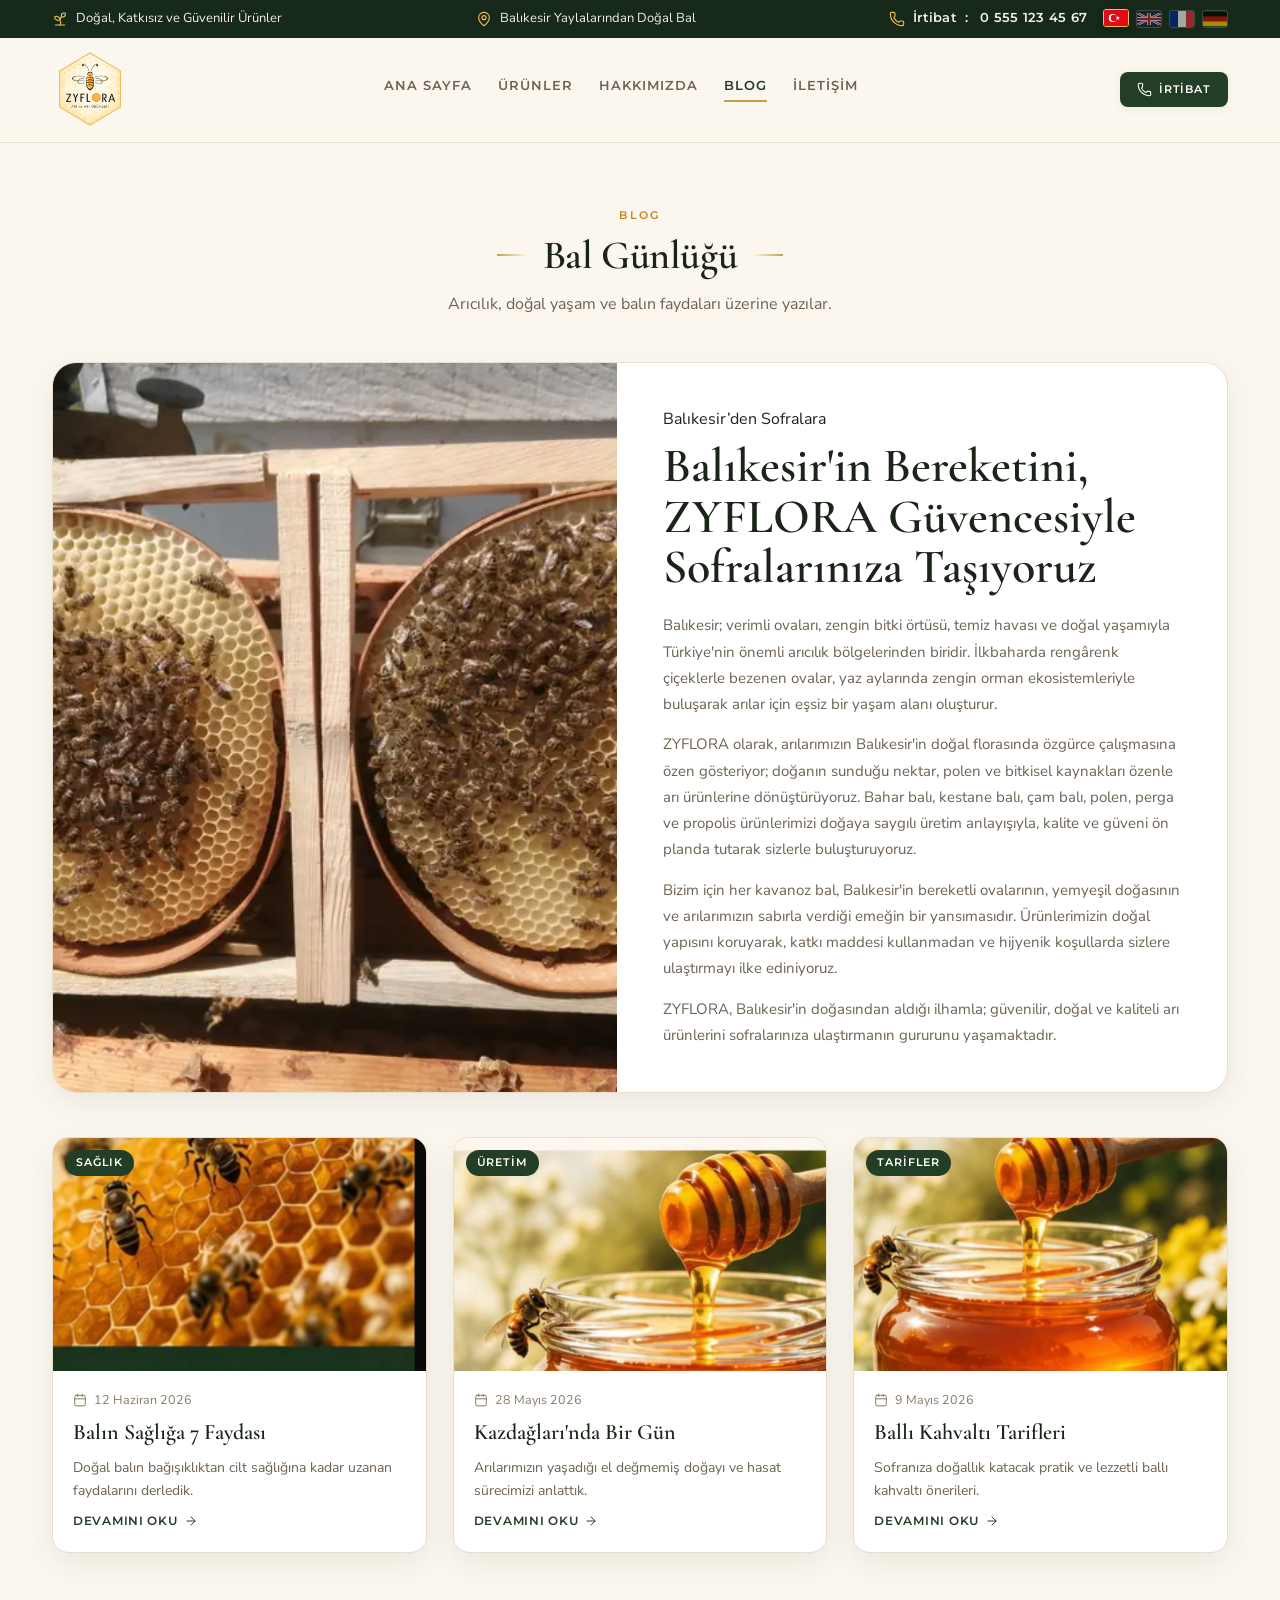
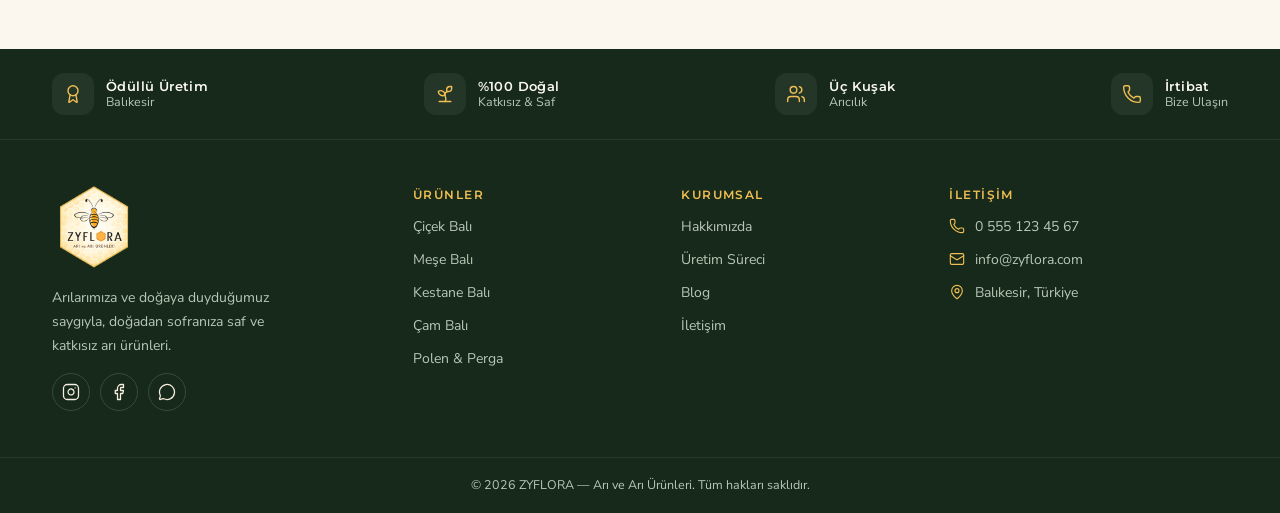
==== commit 466e45e9: "fix: enlarge header logo responsively" ====
--- a/blog.html
+++ b/blog.html
@@ -26,7 +26,7 @@
   <link rel="preconnect" href="https://fonts.googleapis.com" />
   <link rel="preconnect" href="https://fonts.gstatic.com" crossorigin />
   <link href="https://fonts.googleapis.com/css2?family=Cormorant+Garamond:ital,wght@0,400;0,500;0,600;0,700;1,400;1,600&family=Montserrat:wght@500;600;700&family=Nunito+Sans:wght@400;600;700&display=swap" rel="stylesheet" />
-  <link rel="stylesheet" href="assets/css/styles.css?v=20260724-2" />
+  <link rel="stylesheet" href="assets/css/styles.css?v=20260725-1" />
 </head>
 <body>
 
--- a/assets/css/styles.css
+++ b/assets/css/styles.css
@@ -355,8 +355,16 @@
   justify-content: space-between;
   gap: 24px;
 }
-.zy-logo-link { display: inline-flex; text-decoration: none; }
-.zy-logo-link img { height: 52px; width: auto; }
+.zy-logo-link {
+  display: inline-flex;
+  flex: 0 0 auto;
+  text-decoration: none;
+}
+.zy-logo-link img {
+  display: block;
+  height: 76px;
+  width: auto;
+}
 
 .zy-nav { display: flex; align-items: center; gap: 26px; }
 .zy-nav a {
@@ -1184,6 +1192,7 @@
   .zy-pad, .zy-hero, .zy-banner { padding: 0 20px; }
   .zy-top { padding: 9px 20px; }
   .zy-header-inner { padding: 12px 20px; }
+  .zy-logo-link img { height: 64px; }
   .zy-grid-3, .zy-blog-grid { grid-template-columns: 1fr; }
   .zy-grid-4 { grid-template-columns: 1fr; }
   .zy-values-grid { grid-template-columns: 1fr; }
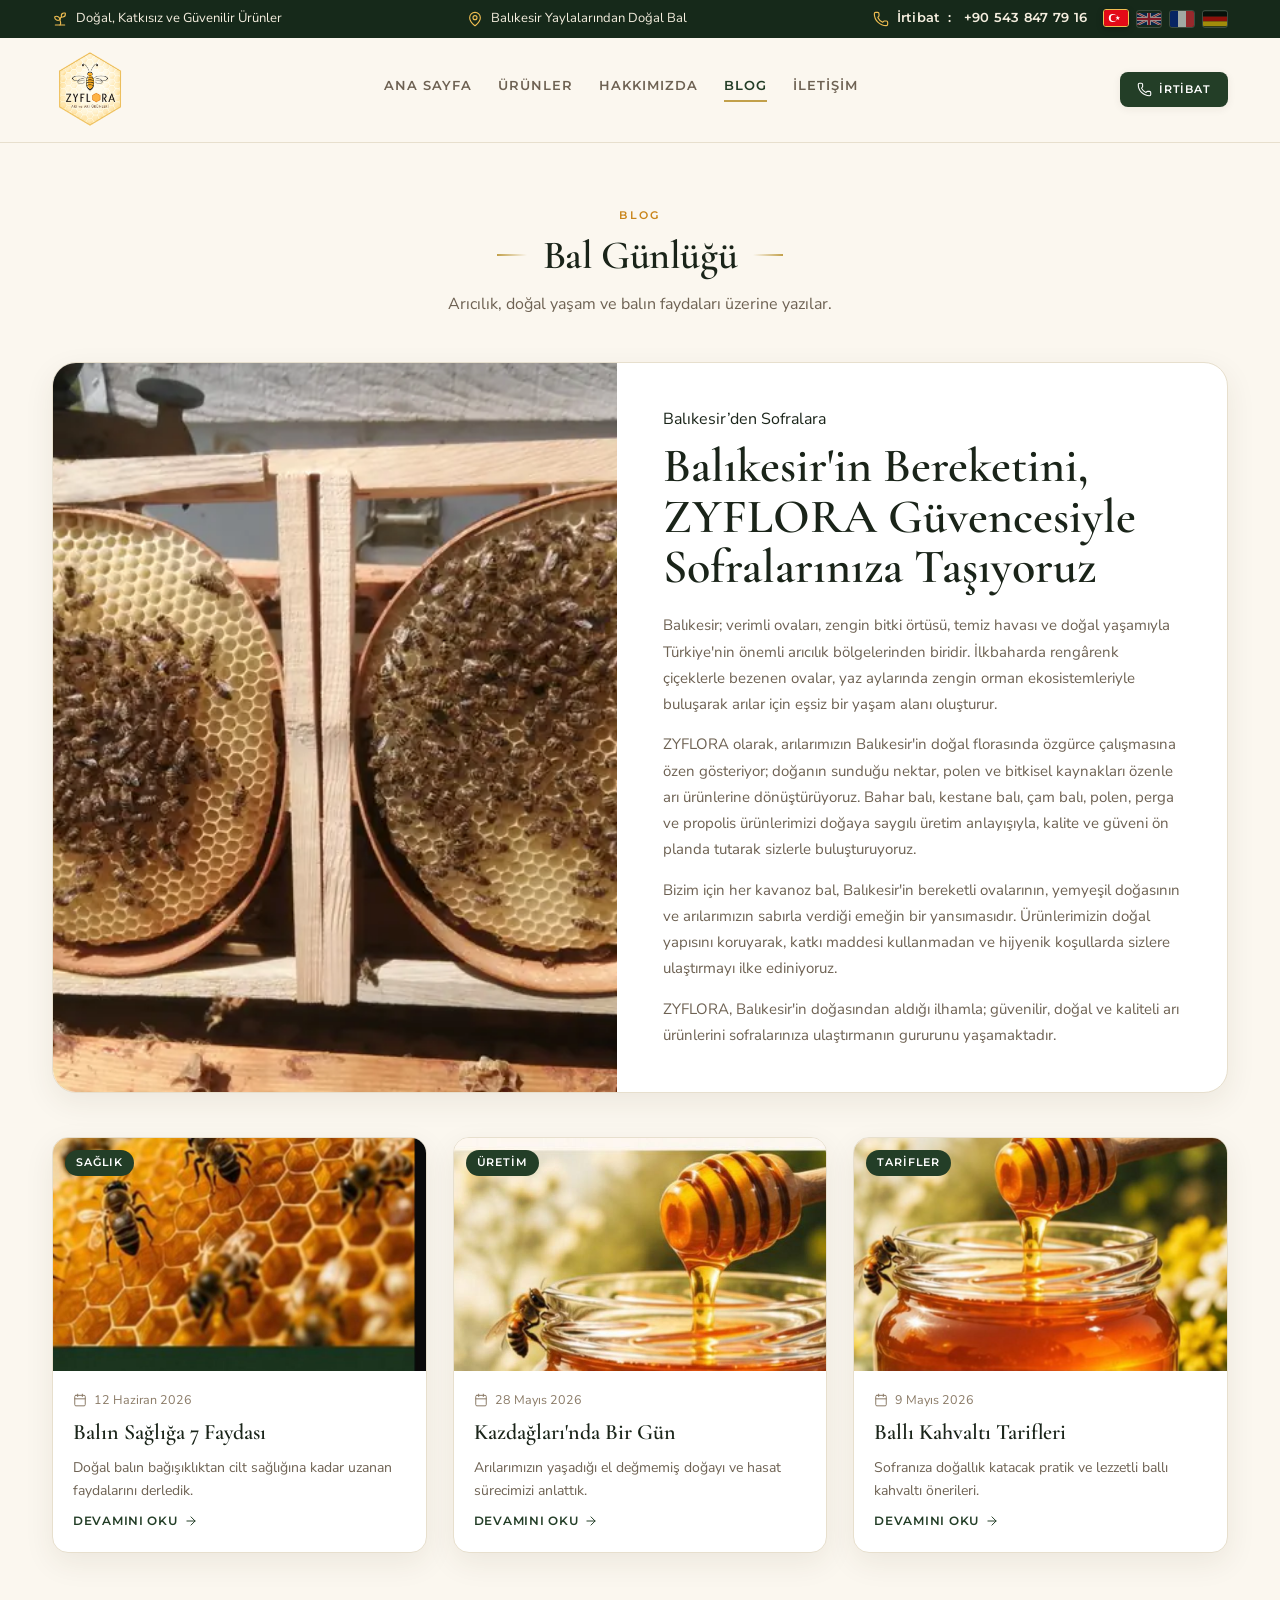
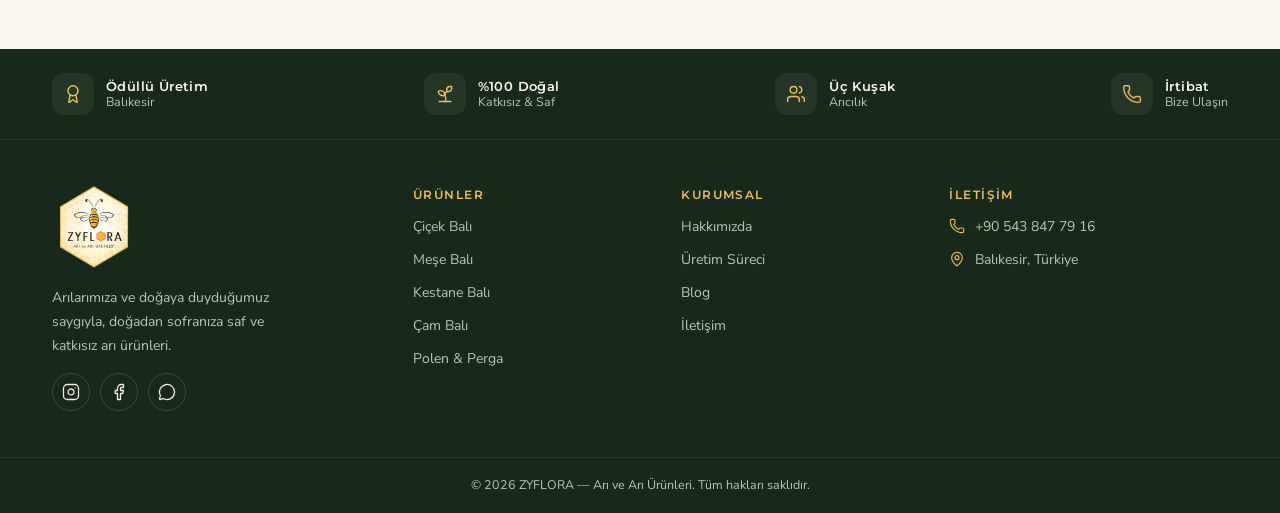
==== commit 9872d914: "fix: update phone and WhatsApp contacts" ====
--- a/blog.html
+++ b/blog.html
@@ -26,7 +26,7 @@
   <link rel="preconnect" href="https://fonts.googleapis.com" />
   <link rel="preconnect" href="https://fonts.gstatic.com" crossorigin />
   <link href="https://fonts.googleapis.com/css2?family=Cormorant+Garamond:ital,wght@0,400;0,500;0,600;0,700;1,400;1,600&family=Montserrat:wght@500;600;700&family=Nunito+Sans:wght@400;600;700&display=swap" rel="stylesheet" />
-  <link rel="stylesheet" href="assets/css/styles.css?v=20260725-1" />
+  <link rel="stylesheet" href="assets/css/styles.css?v=20260725-2" />
 </head>
 <body>
 
@@ -46,7 +46,6 @@
     <symbol id="i-message-circle" viewBox="0 0 24 24"><path d="M2.992 16.342a2 2 0 0 1 .094 1.167l-1.065 3.29a1 1 0 0 0 1.236 1.168l3.413-.998a2 2 0 0 1 1.099.092 10 10 0 1 0-4.777-4.719"/></symbol>
     <symbol id="i-instagram" viewBox="0 0 24 24"><rect width="20" height="20" x="2" y="2" rx="5" ry="5"/><path d="M16 11.37A4 4 0 1 1 12.63 8 4 4 0 0 1 16 11.37z"/><line x1="17.5" x2="17.51" y1="6.5" y2="6.5"/></symbol>
     <symbol id="i-facebook" viewBox="0 0 24 24"><path d="M18 2h-3a5 5 0 0 0-5 5v3H7v4h3v8h4v-8h3l1-4h-4V7a1 1 0 0 1 1-1h3z"/></symbol>
-    <symbol id="i-mail" viewBox="0 0 24 24"><path d="m22 7-8.991 5.727a2 2 0 0 1-2.009 0L2 7"/><rect x="2" y="4" width="20" height="16" rx="2"/></symbol>
     <symbol id="i-users" viewBox="0 0 24 24"><path d="M16 21v-2a4 4 0 0 0-4-4H6a4 4 0 0 0-4 4v2"/><path d="M16 3.128a4 4 0 0 1 0 7.744"/><path d="M22 21v-2a4 4 0 0 0-3-3.87"/><circle cx="9" cy="7" r="4"/></symbol>
     <symbol id="i-calendar" viewBox="0 0 24 24"><path d="M8 2v4"/><path d="M16 2v4"/><rect width="18" height="18" x="3" y="4" rx="2"/><path d="M3 10h18"/></symbol>
   </svg>
@@ -63,9 +62,9 @@
         <span data-i18n="top_promo2">Balıkesir Yaylalarından Doğal Bal</span>
       </div>
       <div class="zy-top-right">
-        <a class="zy-top-tel" data-tel href="tel:+905551234567">
+        <a class="zy-top-tel" data-tel href="tel:+905438477916">
           <svg class="icon"><use href="#i-phone"/></svg>
-          <span data-i18n="top_whatsapp">İrtibat</span>:&nbsp;<span data-phone-display>0 555 123 45 67</span>
+          <span data-i18n="top_whatsapp">İrtibat</span>:&nbsp;<span data-phone-display>+90 543 847 79 16</span>
         </a>
         <div class="zy-lang"></div>
       </div>
@@ -245,7 +244,7 @@
         <div class="zy-social">
           <a href="https://www.instagram.com/" data-social="instagram" aria-label="Instagram"><svg class="icon"><use href="#i-instagram"/></svg></a>
           <a href="https://www.facebook.com/" data-social="facebook" aria-label="Facebook"><svg class="icon"><use href="#i-facebook"/></svg></a>
-          <a href="#" data-wa-generic aria-label="WhatsApp"><svg class="icon"><use href="#i-message-circle"/></svg></a>
+          <a href="https://wa.me/905438477916" data-wa-generic aria-label="WhatsApp"><svg class="icon"><use href="#i-message-circle"/></svg></a>
         </div>
       </div>
 
@@ -270,11 +269,7 @@
         <h4 data-i18n="ft_col_contact">İletişim</h4>
         <div class="row">
           <svg class="icon"><use href="#i-phone"/></svg>
-          <a data-tel data-phone-display href="tel:+905551234567">0 555 123 45 67</a>
-        </div>
-        <div class="row">
-          <svg class="icon"><use href="#i-mail"/></svg>
-          <a data-mail data-mail-text href="mailto:info@zyflora.com">info@zyflora.com</a>
+          <a data-tel data-phone-display href="tel:+905438477916">+90 543 847 79 16</a>
         </div>
         <div class="row">
           <svg class="icon"><use href="#i-map-pin"/></svg>
@@ -288,6 +283,6 @@
     </div>
   </footer>
 
-  <script src="assets/js/site.js?v=20260724-2"></script>
+  <script src="assets/js/site.js?v=20260725-1"></script>
 </body>
 </html>
--- a/assets/css/styles.css
+++ b/assets/css/styles.css
@@ -857,6 +857,7 @@
 }
 .zy-modal-close {
   position: absolute;
+  z-index: 2;
   top: 14px;
   right: 14px;
   width: 34px;
@@ -869,6 +870,7 @@
   align-items: center;
   justify-content: center;
   color: var(--taupe-600);
+  touch-action: manipulation;
 }
 .zy-modal-close .icon { width: 17px; height: 17px; }
 .zy-modal-eyebrow {
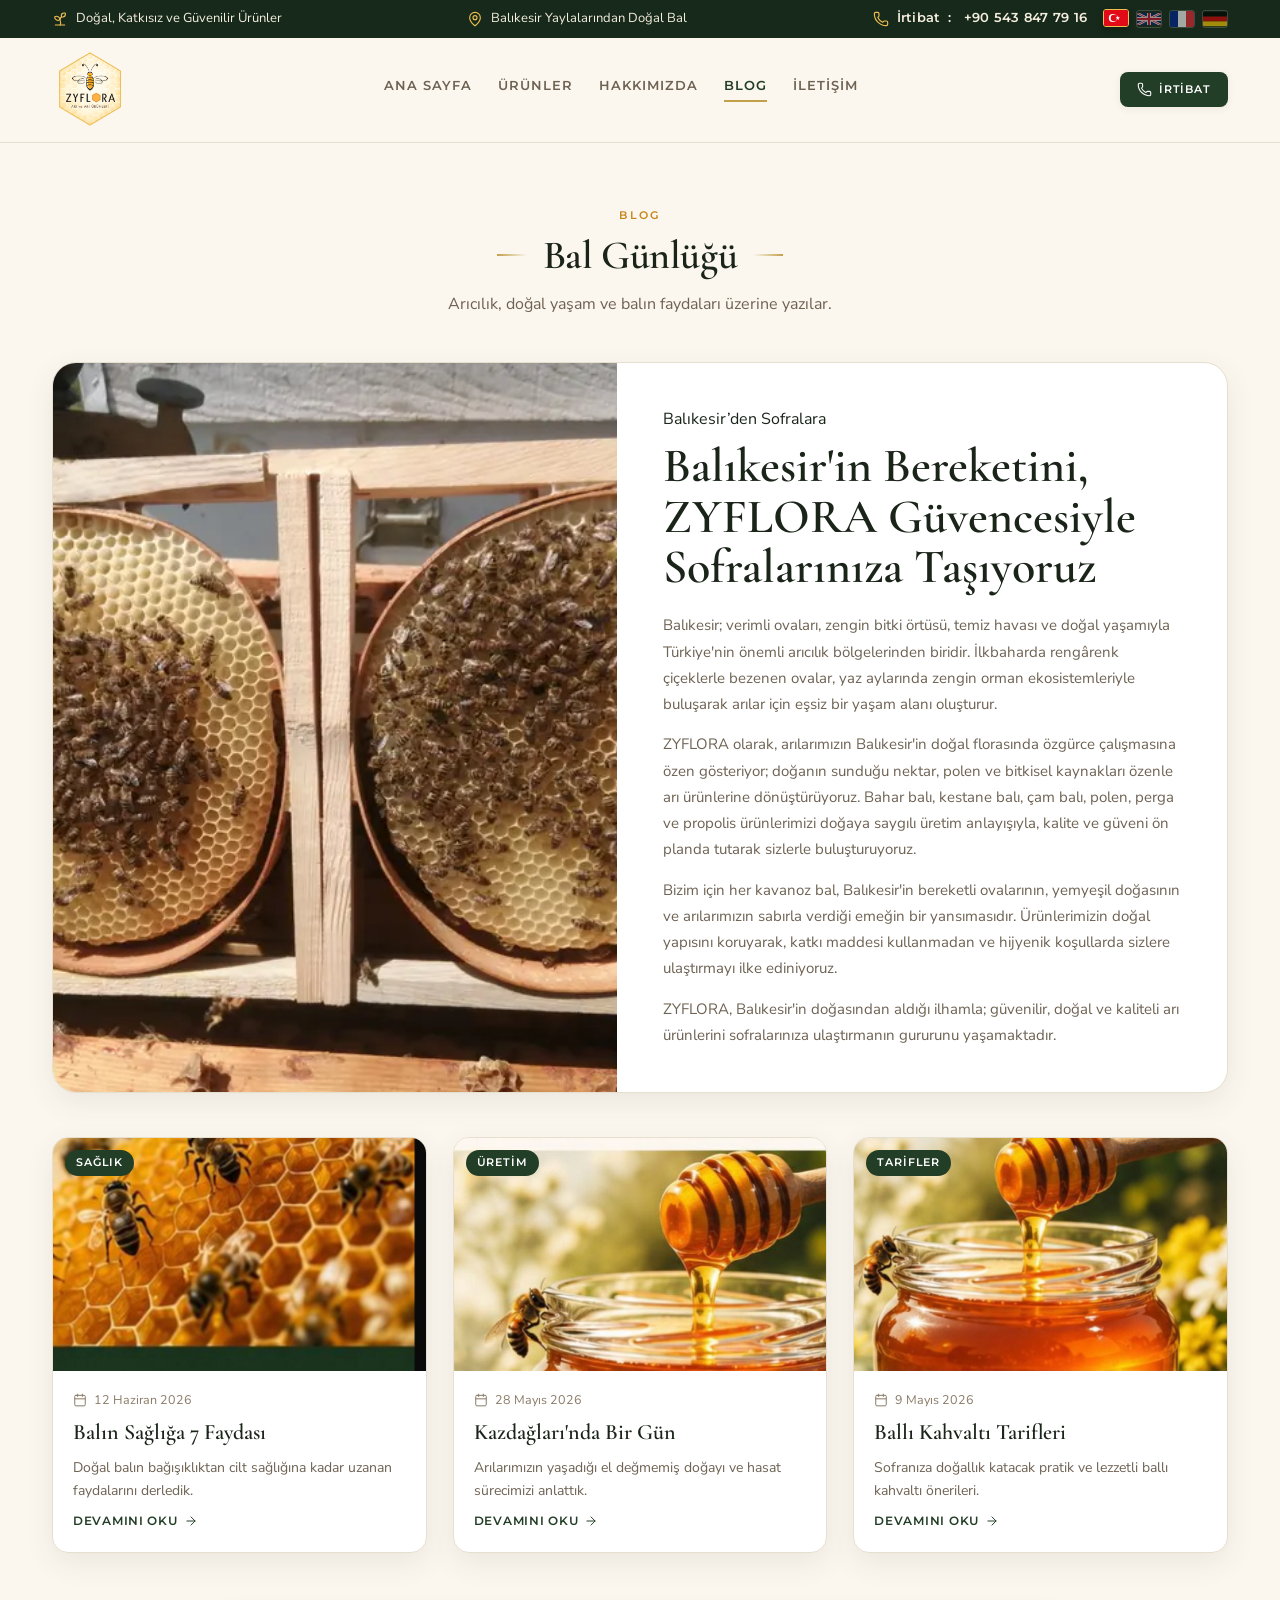
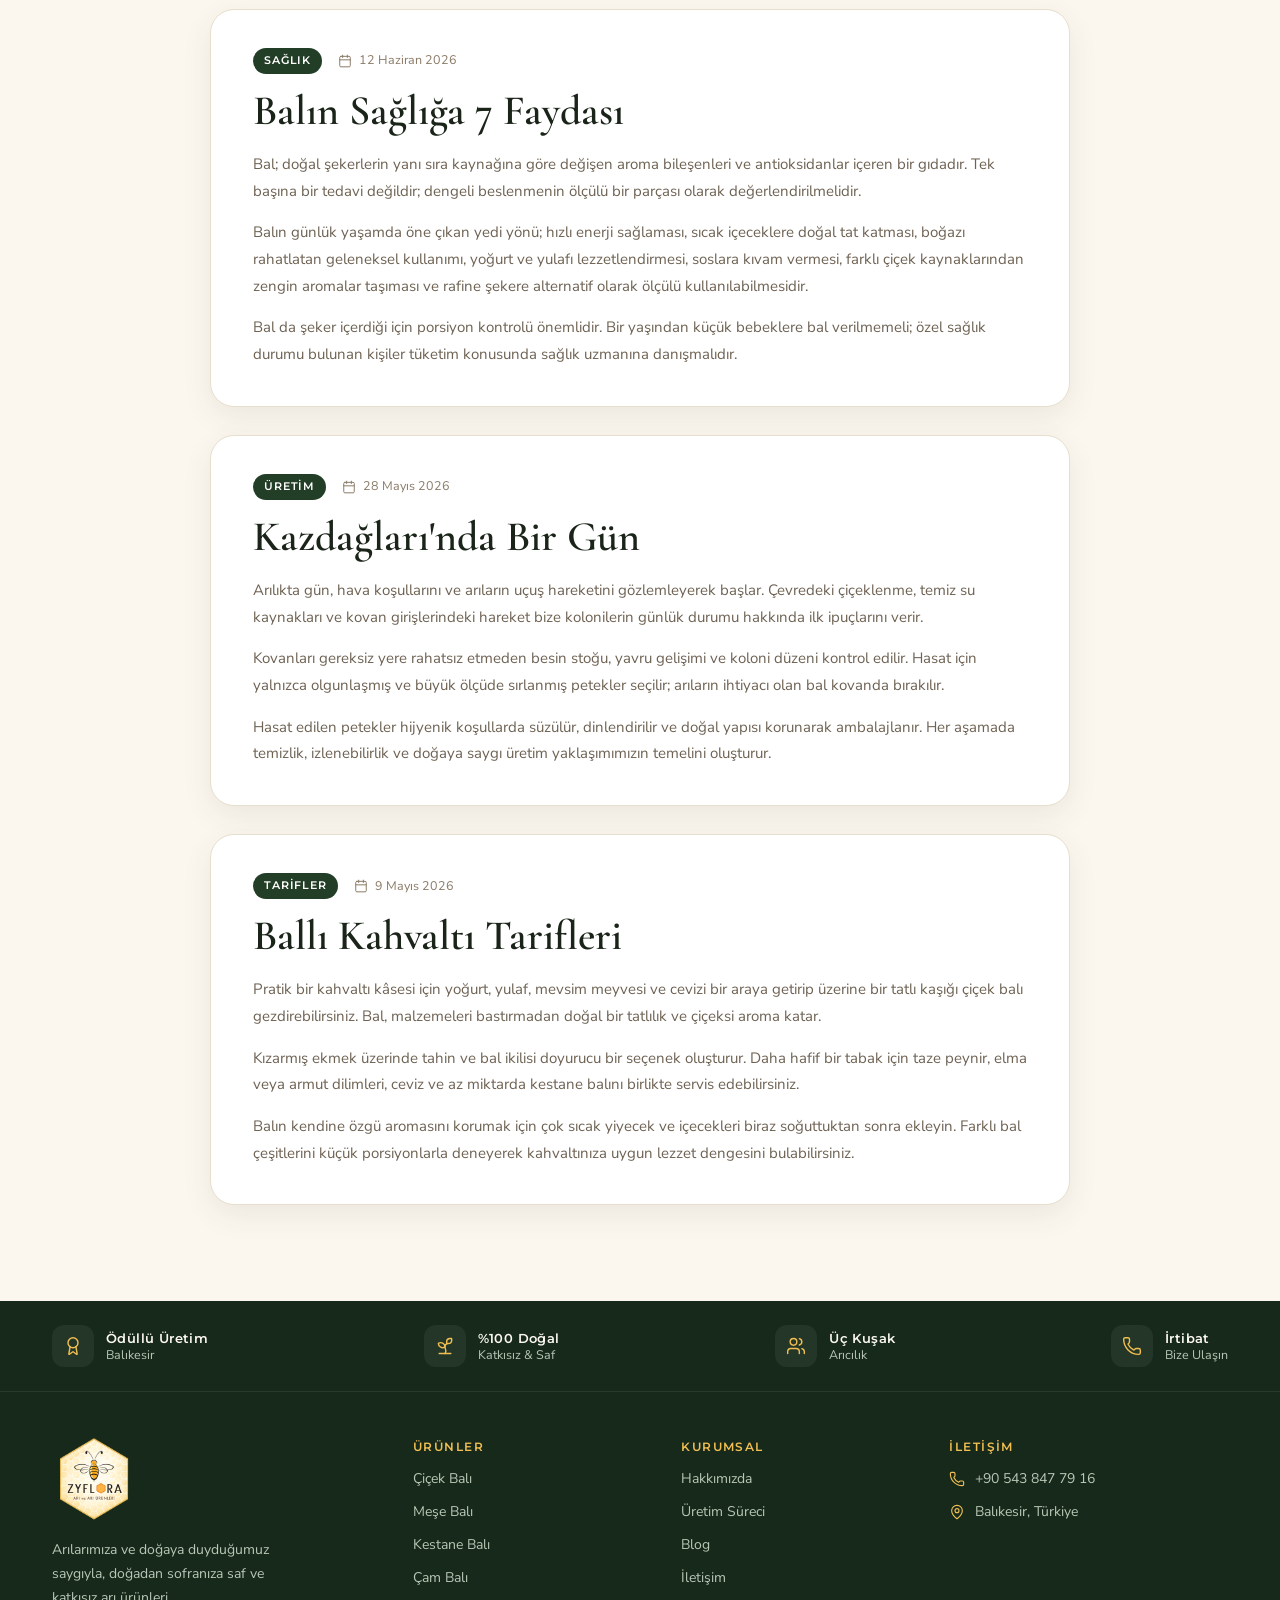
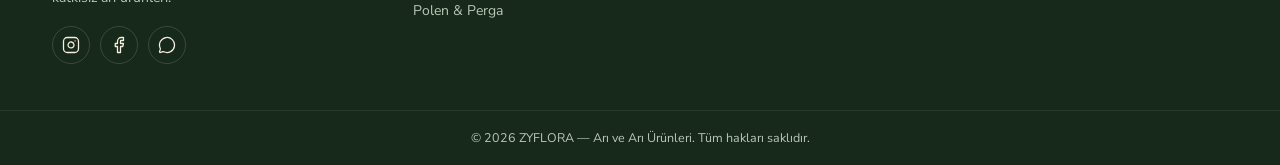
==== commit c1bb05bd: "fix: stabilize product cards and enable blog posts" ====
--- a/blog.html
+++ b/blog.html
@@ -26,7 +26,7 @@
   <link rel="preconnect" href="https://fonts.googleapis.com" />
   <link rel="preconnect" href="https://fonts.gstatic.com" crossorigin />
   <link href="https://fonts.googleapis.com/css2?family=Cormorant+Garamond:ital,wght@0,400;0,500;0,600;0,700;1,400;1,600&family=Montserrat:wght@500;600;700&family=Nunito+Sans:wght@400;600;700&display=swap" rel="stylesheet" />
-  <link rel="stylesheet" href="assets/css/styles.css?v=20260725-2" />
+  <link rel="stylesheet" href="assets/css/styles.css?v=20260725-3" />
 </head>
 <body>
 
@@ -138,9 +138,9 @@
         </div>
       </article>
 
-      <div class="zy-blog-grid">
+      <div class="zy-blog-grid" id="blog-yazilari">
         <!-- post 1 -->
-        <a class="zy-blog-card" href="#">
+        <a class="zy-blog-card" href="#balin-sagliga-faydalari">
           <div class="zy-blog-media">
             <img src="assets/img/aricilik.jpg" width="1000" height="633" loading="lazy" decoding="async" alt="Petek üzerinde bal arıları" />
             <span class="zy-blog-cat" data-i18n="post1_cat">Sağlık</span>
@@ -159,7 +159,7 @@
           </div>
         </a>
         <!-- post 2 -->
-        <a class="zy-blog-card" href="#">
+        <a class="zy-blog-card" href="#kazdaglarinda-bir-gun">
           <div class="zy-blog-media">
             <img src="assets/img/dogal-uretim.jpg" width="1000" height="449" loading="lazy" decoding="async" alt="Kazdağları'nda doğal bal üretimi" />
             <span class="zy-blog-cat" data-i18n="post2_cat">Üretim</span>
@@ -178,7 +178,7 @@
           </div>
         </a>
         <!-- post 3 -->
-        <a class="zy-blog-card" href="#">
+        <a class="zy-blog-card" href="#balli-kahvalti-tarifleri">
           <div class="zy-blog-media">
             <img src="assets/img/hero-honey.jpg" width="1000" height="544" loading="lazy" decoding="async" alt="Bal kavanozu ve ballı kahvaltı sofrası" />
             <span class="zy-blog-cat" data-i18n="post3_cat">Tarifler</span>
@@ -196,6 +196,50 @@
             </span>
           </div>
         </a>
+      </div>
+
+      <div class="zy-blog-articles">
+        <article class="zy-blog-article" id="balin-sagliga-faydalari">
+          <div class="zy-blog-article-head">
+            <span class="zy-blog-cat" data-i18n="post1_cat">Sağlık</span>
+            <div class="zy-blog-meta">
+              <svg class="icon"><use href="#i-calendar"/></svg>
+              <span data-i18n="post1_date">12 Haziran 2026</span>
+            </div>
+          </div>
+          <h2 data-i18n="post1_title">Balın Sağlığa 7 Faydası</h2>
+          <p data-i18n="post1_p1">Bal; doğal şekerlerin yanı sıra kaynağına göre değişen aroma bileşenleri ve antioksidanlar içeren bir gıdadır. Tek başına bir tedavi değildir; dengeli beslenmenin ölçülü bir parçası olarak değerlendirilmelidir.</p>
+          <p data-i18n="post1_p2">Balın günlük yaşamda öne çıkan yedi yönü; hızlı enerji sağlaması, sıcak içeceklere doğal tat katması, boğazı rahatlatan geleneksel kullanımı, yoğurt ve yulafı lezzetlendirmesi, soslara kıvam vermesi, farklı çiçek kaynaklarından zengin aromalar taşıması ve rafine şekere alternatif olarak ölçülü kullanılabilmesidir.</p>
+          <p data-i18n="post1_p3">Bal da şeker içerdiği için porsiyon kontrolü önemlidir. Bir yaşından küçük bebeklere bal verilmemeli; özel sağlık durumu bulunan kişiler tüketim konusunda sağlık uzmanına danışmalıdır.</p>
+        </article>
+
+        <article class="zy-blog-article" id="kazdaglarinda-bir-gun">
+          <div class="zy-blog-article-head">
+            <span class="zy-blog-cat" data-i18n="post2_cat">Üretim</span>
+            <div class="zy-blog-meta">
+              <svg class="icon"><use href="#i-calendar"/></svg>
+              <span data-i18n="post2_date">28 Mayıs 2026</span>
+            </div>
+          </div>
+          <h2 data-i18n="post2_title">Kazdağları'nda Bir Gün</h2>
+          <p data-i18n="post2_p1">Arılıkta gün, hava koşullarını ve arıların uçuş hareketini gözlemleyerek başlar. Çevredeki çiçeklenme, temiz su kaynakları ve kovan girişlerindeki hareket bize kolonilerin günlük durumu hakkında ilk ipuçlarını verir.</p>
+          <p data-i18n="post2_p2">Kovanları gereksiz yere rahatsız etmeden besin stoğu, yavru gelişimi ve koloni düzeni kontrol edilir. Hasat için yalnızca olgunlaşmış ve büyük ölçüde sırlanmış petekler seçilir; arıların ihtiyacı olan bal kovanda bırakılır.</p>
+          <p data-i18n="post2_p3">Hasat edilen petekler hijyenik koşullarda süzülür, dinlendirilir ve doğal yapısı korunarak ambalajlanır. Her aşamada temizlik, izlenebilirlik ve doğaya saygı üretim yaklaşımımızın temelini oluşturur.</p>
+        </article>
+
+        <article class="zy-blog-article" id="balli-kahvalti-tarifleri">
+          <div class="zy-blog-article-head">
+            <span class="zy-blog-cat" data-i18n="post3_cat">Tarifler</span>
+            <div class="zy-blog-meta">
+              <svg class="icon"><use href="#i-calendar"/></svg>
+              <span data-i18n="post3_date">9 Mayıs 2026</span>
+            </div>
+          </div>
+          <h2 data-i18n="post3_title">Ballı Kahvaltı Tarifleri</h2>
+          <p data-i18n="post3_p1">Pratik bir kahvaltı kâsesi için yoğurt, yulaf, mevsim meyvesi ve cevizi bir araya getirip üzerine bir tatlı kaşığı çiçek balı gezdirebilirsiniz. Bal, malzemeleri bastırmadan doğal bir tatlılık ve çiçeksi aroma katar.</p>
+          <p data-i18n="post3_p2">Kızarmış ekmek üzerinde tahin ve bal ikilisi doyurucu bir seçenek oluşturur. Daha hafif bir tabak için taze peynir, elma veya armut dilimleri, ceviz ve az miktarda kestane balını birlikte servis edebilirsiniz.</p>
+          <p data-i18n="post3_p3">Balın kendine özgü aromasını korumak için çok sıcak yiyecek ve içecekleri biraz soğuttuktan sonra ekleyin. Farklı bal çeşitlerini küçük porsiyonlarla deneyerek kahvaltınıza uygun lezzet dengesini bulabilirsiniz.</p>
+        </article>
       </div>
     </section>
 
@@ -283,6 +327,6 @@
     </div>
   </footer>
 
-  <script src="assets/js/site.js?v=20260725-1"></script>
+  <script src="assets/js/site.js?v=20260725-2"></script>
 </body>
 </html>
--- a/assets/css/styles.css
+++ b/assets/css/styles.css
@@ -566,20 +566,20 @@
   box-shadow: var(--shadow-card);
   transition: var(--transition-base);
 }
-.zy-product:hover { box-shadow: var(--shadow-lg); transform: translateY(-4px); }
+.zy-product:hover { box-shadow: var(--shadow-lg); }
 .zy-product-media {
   position: relative;
-  aspect-ratio: 1 / 0.82;
+  aspect-ratio: 4 / 3;
   overflow: hidden;
   background: var(--cream-100);
 }
 .zy-product-media img {
+  display: block;
   width: 100%;
   height: 100%;
   object-fit: cover;
-  transition: transform 600ms var(--ease-out);
-}
-.zy-product:hover .zy-product-media img { transform: scale(1.05); }
+  object-position: center;
+}
 .zy-badge {
   position: absolute;
   top: 12px;
@@ -1148,6 +1148,47 @@
   color: var(--green-700);
 }
 .zy-blog-more .icon { width: 14px; height: 14px; }
+.zy-blog-articles {
+  max-width: 860px;
+  margin: 56px auto 0;
+  display: grid;
+  gap: 28px;
+}
+.zy-blog-article {
+  scroll-margin-top: 108px;
+  padding: 38px 42px;
+  border: 1px solid var(--border-default);
+  border-radius: var(--radius-xl);
+  background: #fff;
+  box-shadow: var(--shadow-card);
+}
+.zy-blog-article-head {
+  display: flex;
+  align-items: center;
+  flex-wrap: wrap;
+  gap: 10px 16px;
+  margin-bottom: 14px;
+}
+.zy-blog-article h2 {
+  margin: 0 0 18px;
+  font-family: var(--font-display);
+  font-weight: 600;
+  font-size: clamp(30px, 4vw, 42px);
+  line-height: 1.08;
+  color: var(--text-primary);
+}
+.zy-blog-article p {
+  margin: 0 0 15px;
+  font-family: var(--font-body);
+  font-size: 15px;
+  line-height: 1.78;
+  color: var(--text-secondary);
+}
+.zy-blog-article p:last-child { margin-bottom: 0; }
+.zy-blog-article .zy-blog-cat {
+  position: static;
+  display: inline-flex;
+}
 
 /* =========================================================================
    Responsive
@@ -1220,6 +1261,7 @@
   .zy-modal-img--gallery picture:first-child { grid-column: auto; }
   .zy-modal-body { padding: 26px 22px; }
   .zy-blog-feature-body { padding: 32px 24px; }
+  .zy-blog-article { padding: 30px 24px; }
   .zy-footer-trust-inner { flex-direction: column; }
 }
 
